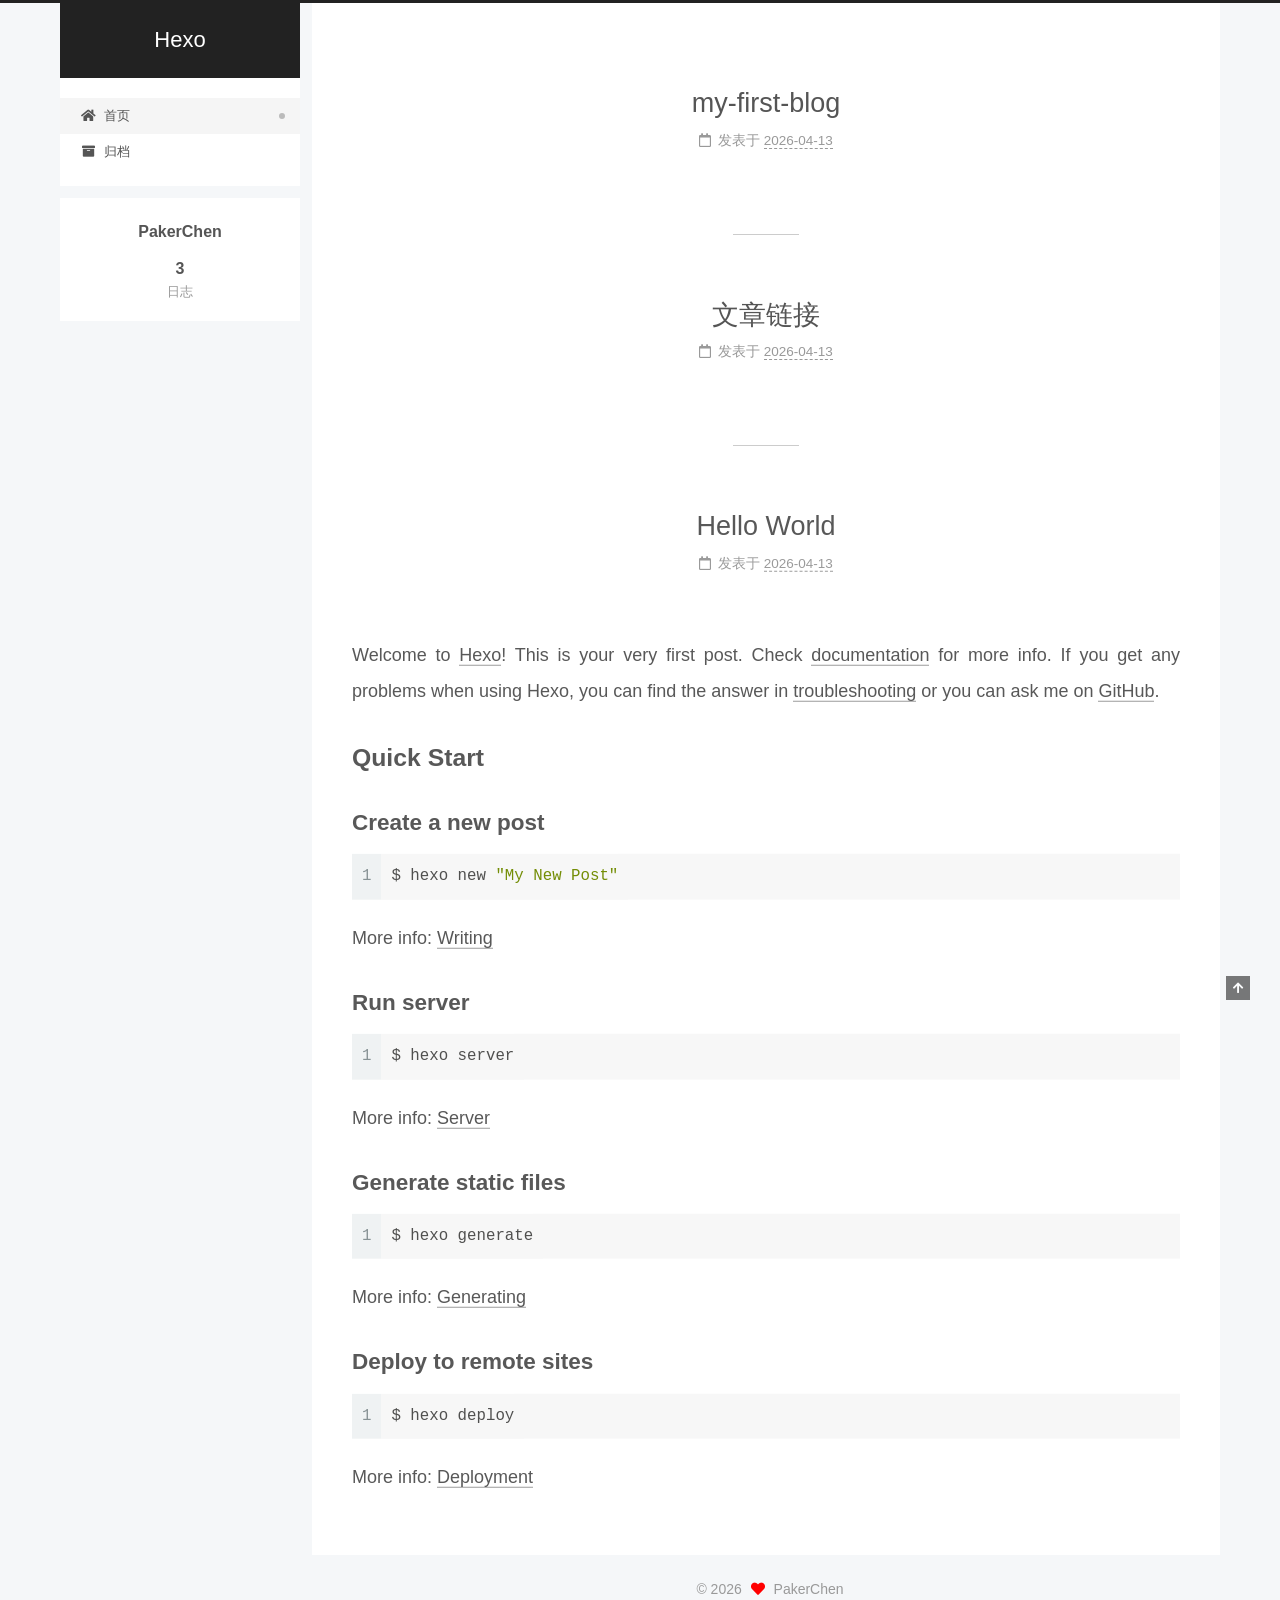
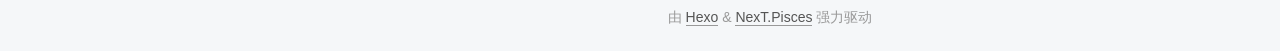
==== index.html @ 132beb6f "Site updated: 2026-04-13 21:05:12" ====
<!DOCTYPE html>
<html lang="zh-CN">
<head>
  <meta charset="UTF-8">
<meta name="viewport" content="width=device-width, initial-scale=1, maximum-scale=2">
<meta name="theme-color" content="#222">
<meta name="generator" content="Hexo 8.1.1">
  <link rel="apple-touch-icon" sizes="180x180" href="/images/apple-touch-icon-next.png">
  <link rel="icon" type="image/png" sizes="32x32" href="/images/favicon-32x32-next.png">
  <link rel="icon" type="image/png" sizes="16x16" href="/images/favicon-16x16-next.png">
  <link rel="mask-icon" href="/images/logo.svg" color="#222">

<link rel="stylesheet" href="/css/main.css">


<link rel="stylesheet" href="/lib/font-awesome/css/all.min.css">

<script id="hexo-configurations">
    var NexT = window.NexT || {};
    var CONFIG = {"hostname":"example.com","root":"/","scheme":"Pisces","version":"7.8.0","exturl":false,"sidebar":{"position":"left","display":"post","padding":18,"offset":12,"onmobile":false},"copycode":{"enable":false,"show_result":false,"style":null},"back2top":{"enable":true,"sidebar":false,"scrollpercent":false},"bookmark":{"enable":false,"color":"#222","save":"auto"},"fancybox":false,"mediumzoom":false,"lazyload":false,"pangu":false,"comments":{"style":"tabs","active":null,"storage":true,"lazyload":false,"nav":null},"algolia":{"hits":{"per_page":10},"labels":{"input_placeholder":"Search for Posts","hits_empty":"We didn't find any results for the search: ${query}","hits_stats":"${hits} results found in ${time} ms"}},"localsearch":{"enable":false,"trigger":"auto","top_n_per_article":1,"unescape":false,"preload":false},"motion":{"enable":true,"async":false,"transition":{"post_block":"fadeIn","post_header":"slideDownIn","post_body":"slideDownIn","coll_header":"slideLeftIn","sidebar":"slideUpIn"}}};
  </script>

  <meta property="og:type" content="website">
<meta property="og:title" content="Hexo">
<meta property="og:url" content="http://example.com/index.html">
<meta property="og:site_name" content="Hexo">
<meta property="og:locale" content="zh_CN">
<meta property="article:author" content="PakerChen">
<meta name="twitter:card" content="summary">

<link rel="canonical" href="http://example.com/">


<script id="page-configurations">
  // https://hexo.io/docs/variables.html
  CONFIG.page = {
    sidebar: "",
    isHome : true,
    isPost : false,
    lang   : 'zh-CN'
  };
</script>

  <title>Hexo</title>
  






  <noscript>
  <style>
  .use-motion .brand,
  .use-motion .menu-item,
  .sidebar-inner,
  .use-motion .post-block,
  .use-motion .pagination,
  .use-motion .comments,
  .use-motion .post-header,
  .use-motion .post-body,
  .use-motion .collection-header { opacity: initial; }

  .use-motion .site-title,
  .use-motion .site-subtitle {
    opacity: initial;
    top: initial;
  }

  .use-motion .logo-line-before i { left: initial; }
  .use-motion .logo-line-after i { right: initial; }
  </style>
</noscript>

</head>

<body itemscope itemtype="http://schema.org/WebPage">
  <div class="container use-motion">
    <div class="headband"></div>

    <header class="header" itemscope itemtype="http://schema.org/WPHeader">
      <div class="header-inner"><div class="site-brand-container">
  <div class="site-nav-toggle">
    <div class="toggle" aria-label="切换导航栏">
      <span class="toggle-line toggle-line-first"></span>
      <span class="toggle-line toggle-line-middle"></span>
      <span class="toggle-line toggle-line-last"></span>
    </div>
  </div>

  <div class="site-meta">

    <a href="/" class="brand" rel="start">
      <span class="logo-line-before"><i></i></span>
      <h1 class="site-title">Hexo</h1>
      <span class="logo-line-after"><i></i></span>
    </a>
  </div>

  <div class="site-nav-right">
    <div class="toggle popup-trigger">
    </div>
  </div>
</div>




<nav class="site-nav">
  <ul id="menu" class="main-menu menu">
        <li class="menu-item menu-item-home">

    <a href="/" rel="section"><i class="fa fa-home fa-fw"></i>首页</a>

  </li>
        <li class="menu-item menu-item-archives">

    <a href="/archives/" rel="section"><i class="fa fa-archive fa-fw"></i>归档</a>

  </li>
  </ul>
</nav>




</div>
    </header>

    
  <div class="back-to-top">
    <i class="fa fa-arrow-up"></i>
    <span>0%</span>
  </div>


    <main class="main">
      <div class="main-inner">
        <div class="content-wrap">
          

          <div class="content index posts-expand">
            
      
  
  
  <article itemscope itemtype="http://schema.org/Article" class="post-block" lang="zh-CN">
    <link itemprop="mainEntityOfPage" href="http://example.com/2026/04/13/my-first-blog/">

    <span hidden itemprop="author" itemscope itemtype="http://schema.org/Person">
      <meta itemprop="image" content="/images/avatar.gif">
      <meta itemprop="name" content="PakerChen">
      <meta itemprop="description" content="">
    </span>

    <span hidden itemprop="publisher" itemscope itemtype="http://schema.org/Organization">
      <meta itemprop="name" content="Hexo">
    </span>
      <header class="post-header">
        <h2 class="post-title" itemprop="name headline">
          
            <a href="/2026/04/13/my-first-blog/" class="post-title-link" itemprop="url">my-first-blog</a>
        </h2>

        <div class="post-meta">
            <span class="post-meta-item">
              <span class="post-meta-item-icon">
                <i class="far fa-calendar"></i>
              </span>
              <span class="post-meta-item-text">发表于</span>

              <time title="创建时间：2026-04-13 20:50:56" itemprop="dateCreated datePublished" datetime="2026-04-13T20:50:56+08:00">2026-04-13</time>
            </span>

          

        </div>
      </header>

    
    
    
    <div class="post-body" itemprop="articleBody">

      
          
      
    </div>

    
    
    
      <footer class="post-footer">
        <div class="post-eof"></div>
      </footer>
  </article>
  
  
  

      
  
  
  <article itemscope itemtype="http://schema.org/Article" class="post-block" lang="zh-CN">
    <link itemprop="mainEntityOfPage" href="http://example.com/2026/04/13/%E6%96%87%E7%AB%A0%E9%93%BE%E6%8E%A5/">

    <span hidden itemprop="author" itemscope itemtype="http://schema.org/Person">
      <meta itemprop="image" content="/images/avatar.gif">
      <meta itemprop="name" content="PakerChen">
      <meta itemprop="description" content="">
    </span>

    <span hidden itemprop="publisher" itemscope itemtype="http://schema.org/Organization">
      <meta itemprop="name" content="Hexo">
    </span>
      <header class="post-header">
        <h2 class="post-title" itemprop="name headline">
          
            <a href="/2026/04/13/%E6%96%87%E7%AB%A0%E9%93%BE%E6%8E%A5/" class="post-title-link" itemprop="url">文章链接</a>
        </h2>

        <div class="post-meta">
            <span class="post-meta-item">
              <span class="post-meta-item-icon">
                <i class="far fa-calendar"></i>
              </span>
              <span class="post-meta-item-text">发表于</span>

              <time title="创建时间：2026-04-13 20:50:38" itemprop="dateCreated datePublished" datetime="2026-04-13T20:50:38+08:00">2026-04-13</time>
            </span>

          

        </div>
      </header>

    
    
    
    <div class="post-body" itemprop="articleBody">

      
          
      
    </div>

    
    
    
      <footer class="post-footer">
        <div class="post-eof"></div>
      </footer>
  </article>
  
  
  

      
  
  
  <article itemscope itemtype="http://schema.org/Article" class="post-block" lang="zh-CN">
    <link itemprop="mainEntityOfPage" href="http://example.com/2026/04/13/hello-world/">

    <span hidden itemprop="author" itemscope itemtype="http://schema.org/Person">
      <meta itemprop="image" content="/images/avatar.gif">
      <meta itemprop="name" content="PakerChen">
      <meta itemprop="description" content="">
    </span>

    <span hidden itemprop="publisher" itemscope itemtype="http://schema.org/Organization">
      <meta itemprop="name" content="Hexo">
    </span>
      <header class="post-header">
        <h2 class="post-title" itemprop="name headline">
          
            <a href="/2026/04/13/hello-world/" class="post-title-link" itemprop="url">Hello World</a>
        </h2>

        <div class="post-meta">
            <span class="post-meta-item">
              <span class="post-meta-item-icon">
                <i class="far fa-calendar"></i>
              </span>
              <span class="post-meta-item-text">发表于</span>

              <time title="创建时间：2026-04-13 20:26:50" itemprop="dateCreated datePublished" datetime="2026-04-13T20:26:50+08:00">2026-04-13</time>
            </span>

          

        </div>
      </header>

    
    
    
    <div class="post-body" itemprop="articleBody">

      
          <p>Welcome to <a target="_blank" rel="noopener" href="https://hexo.io/">Hexo</a>! This is your very first post. Check <a target="_blank" rel="noopener" href="https://hexo.io/docs/">documentation</a> for more info. If you get any problems when using Hexo, you can find the answer in <a target="_blank" rel="noopener" href="https://hexo.io/docs/troubleshooting.html">troubleshooting</a> or you can ask me on <a target="_blank" rel="noopener" href="https://github.com/hexojs/hexo/issues">GitHub</a>.</p>
<h2 id="Quick-Start"><a href="#Quick-Start" class="headerlink" title="Quick Start"></a>Quick Start</h2><h3 id="Create-a-new-post"><a href="#Create-a-new-post" class="headerlink" title="Create a new post"></a>Create a new post</h3><figure class="highlight bash"><table><tr><td class="gutter"><pre><span class="line">1</span><br></pre></td><td class="code"><pre><span class="line">$ hexo new <span class="string">&quot;My New Post&quot;</span></span><br></pre></td></tr></table></figure>

<p>More info: <a target="_blank" rel="noopener" href="https://hexo.io/docs/writing.html">Writing</a></p>
<h3 id="Run-server"><a href="#Run-server" class="headerlink" title="Run server"></a>Run server</h3><figure class="highlight bash"><table><tr><td class="gutter"><pre><span class="line">1</span><br></pre></td><td class="code"><pre><span class="line">$ hexo server</span><br></pre></td></tr></table></figure>

<p>More info: <a target="_blank" rel="noopener" href="https://hexo.io/docs/server.html">Server</a></p>
<h3 id="Generate-static-files"><a href="#Generate-static-files" class="headerlink" title="Generate static files"></a>Generate static files</h3><figure class="highlight bash"><table><tr><td class="gutter"><pre><span class="line">1</span><br></pre></td><td class="code"><pre><span class="line">$ hexo generate</span><br></pre></td></tr></table></figure>

<p>More info: <a target="_blank" rel="noopener" href="https://hexo.io/docs/generating.html">Generating</a></p>
<h3 id="Deploy-to-remote-sites"><a href="#Deploy-to-remote-sites" class="headerlink" title="Deploy to remote sites"></a>Deploy to remote sites</h3><figure class="highlight bash"><table><tr><td class="gutter"><pre><span class="line">1</span><br></pre></td><td class="code"><pre><span class="line">$ hexo deploy</span><br></pre></td></tr></table></figure>

<p>More info: <a target="_blank" rel="noopener" href="https://hexo.io/docs/one-command-deployment.html">Deployment</a></p>

      
    </div>

    
    
    
      <footer class="post-footer">
        <div class="post-eof"></div>
      </footer>
  </article>
  
  
  


  



          </div>
          

<script>
  window.addEventListener('tabs:register', () => {
    let { activeClass } = CONFIG.comments;
    if (CONFIG.comments.storage) {
      activeClass = localStorage.getItem('comments_active') || activeClass;
    }
    if (activeClass) {
      let activeTab = document.querySelector(`a[href="#comment-${activeClass}"]`);
      if (activeTab) {
        activeTab.click();
      }
    }
  });
  if (CONFIG.comments.storage) {
    window.addEventListener('tabs:click', event => {
      if (!event.target.matches('.tabs-comment .tab-content .tab-pane')) return;
      let commentClass = event.target.classList[1];
      localStorage.setItem('comments_active', commentClass);
    });
  }
</script>

        </div>
          
  
  <div class="toggle sidebar-toggle">
    <span class="toggle-line toggle-line-first"></span>
    <span class="toggle-line toggle-line-middle"></span>
    <span class="toggle-line toggle-line-last"></span>
  </div>

  <aside class="sidebar">
    <div class="sidebar-inner">

      <ul class="sidebar-nav motion-element">
        <li class="sidebar-nav-toc">
          文章目录
        </li>
        <li class="sidebar-nav-overview">
          站点概览
        </li>
      </ul>

      <!--noindex-->
      <div class="post-toc-wrap sidebar-panel">
      </div>
      <!--/noindex-->

      <div class="site-overview-wrap sidebar-panel">
        <div class="site-author motion-element" itemprop="author" itemscope itemtype="http://schema.org/Person">
  <p class="site-author-name" itemprop="name">PakerChen</p>
  <div class="site-description" itemprop="description"></div>
</div>
<div class="site-state-wrap motion-element">
  <nav class="site-state">
      <div class="site-state-item site-state-posts">
          <a href="/archives/">
        
          <span class="site-state-item-count">3</span>
          <span class="site-state-item-name">日志</span>
        </a>
      </div>
  </nav>
</div>



      </div>

    </div>
  </aside>
  <div id="sidebar-dimmer"></div>


      </div>
    </main>

    <footer class="footer">
      <div class="footer-inner">
        

        

<div class="copyright">
  
  &copy; 
  <span itemprop="copyrightYear">2026</span>
  <span class="with-love">
    <i class="fa fa-heart"></i>
  </span>
  <span class="author" itemprop="copyrightHolder">PakerChen</span>
</div>
  <div class="powered-by">由 <a href="https://hexo.io/" class="theme-link" rel="noopener" target="_blank">Hexo</a> & <a href="https://pisces.theme-next.org/" class="theme-link" rel="noopener" target="_blank">NexT.Pisces</a> 强力驱动
  </div>

        








      </div>
    </footer>
  </div>

  
  <script src="/lib/anime.min.js"></script>
  <script src="/lib/velocity/velocity.min.js"></script>
  <script src="/lib/velocity/velocity.ui.min.js"></script>

<script src="/js/utils.js"></script>

<script src="/js/motion.js"></script>


<script src="/js/schemes/pisces.js"></script>


<script src="/js/next-boot.js"></script>




  















  

  

</body>
</html>
---- css/main.css ----
:root {
  --body-bg-color: #f5f7f9;
  --content-bg-color: #fff;
  --card-bg-color: #f5f5f5;
  --text-color: #555;
  --blockquote-color: #666;
  --link-color: #555;
  --link-hover-color: #222;
  --brand-color: #fff;
  --brand-hover-color: #fff;
  --table-row-odd-bg-color: #f9f9f9;
  --table-row-hover-bg-color: #f5f5f5;
  --menu-item-bg-color: #f5f5f5;
  --btn-default-bg: #fff;
  --btn-default-color: #555;
  --btn-default-border-color: #555;
  --btn-default-hover-bg: #222;
  --btn-default-hover-color: #fff;
  --btn-default-hover-border-color: #222;
}
html {
  line-height: 1.15; /* 1 */
  -webkit-text-size-adjust: 100%; /* 2 */
}
body {
  margin: 0;
}
main {
  display: block;
}
h1 {
  font-size: 2em;
  margin: 0.67em 0;
}
hr {
  box-sizing: content-box; /* 1 */
  height: 0; /* 1 */
  overflow: visible; /* 2 */
}
pre {
  font-family: monospace, monospace; /* 1 */
  font-size: 1em; /* 2 */
}
a {
  background: transparent;
}
abbr[title] {
  border-bottom: none; /* 1 */
  text-decoration: underline; /* 2 */
  text-decoration: underline dotted; /* 2 */
}
b,
strong {
  font-weight: bolder;
}
code,
kbd,
samp {
  font-family: monospace, monospace; /* 1 */
  font-size: 1em; /* 2 */
}
small {
  font-size: 80%;
}
sub,
sup {
  font-size: 75%;
  line-height: 0;
  position: relative;
  vertical-align: baseline;
}
sub {
  bottom: -0.25em;
}
sup {
  top: -0.5em;
}
img {
  border-style: none;
}
button,
input,
optgroup,
select,
textarea {
  font-family: inherit; /* 1 */
  font-size: 100%; /* 1 */
  line-height: 1.15; /* 1 */
  margin: 0; /* 2 */
}
button,
input {
/* 1 */
  overflow: visible;
}
button,
select {
/* 1 */
  text-transform: none;
}
button,
[type='button'],
[type='reset'],
[type='submit'] {
  -webkit-appearance: button;
}
button::-moz-focus-inner,
[type='button']::-moz-focus-inner,
[type='reset']::-moz-focus-inner,
[type='submit']::-moz-focus-inner {
  border-style: none;
  padding: 0;
}
button:-moz-focusring,
[type='button']:-moz-focusring,
[type='reset']:-moz-focusring,
[type='submit']:-moz-focusring {
  outline: 1px dotted ButtonText;
}
fieldset {
  padding: 0.35em 0.75em 0.625em;
}
legend {
  box-sizing: border-box; /* 1 */
  color: inherit; /* 2 */
  display: table; /* 1 */
  max-width: 100%; /* 1 */
  padding: 0; /* 3 */
  white-space: normal; /* 1 */
}
progress {
  vertical-align: baseline;
}
textarea {
  overflow: auto;
}
[type='checkbox'],
[type='radio'] {
  box-sizing: border-box; /* 1 */
  padding: 0; /* 2 */
}
[type='number']::-webkit-inner-spin-button,
[type='number']::-webkit-outer-spin-button {
  height: auto;
}
[type='search'] {
  outline-offset: -2px; /* 2 */
  -webkit-appearance: textfield; /* 1 */
}
[type='search']::-webkit-search-decoration {
  -webkit-appearance: none;
}
::-webkit-file-upload-button {
  font: inherit; /* 2 */
  -webkit-appearance: button; /* 1 */
}
details {
  display: block;
}
summary {
  display: list-item;
}
template {
  display: none;
}
[hidden] {
  display: none;
}
::selection {
  background: #262a30;
  color: #eee;
}
html,
body {
  height: 100%;
}
body {
  background: var(--body-bg-color);
  color: var(--text-color);
  font-family: 'Lato', "PingFang SC", "Microsoft YaHei", sans-serif;
  font-size: 1em;
  line-height: 2;
}
@media (max-width: 991px) {
  body {
    padding-left: 0 !important;
    padding-right: 0 !important;
  }
}
h1,
h2,
h3,
h4,
h5,
h6 {
  font-family: 'Lato', "PingFang SC", "Microsoft YaHei", sans-serif;
  font-weight: bold;
  line-height: 1.5;
  margin: 20px 0 15px;
}
h1 {
  font-size: 1.5em;
}
h2 {
  font-size: 1.375em;
}
h3 {
  font-size: 1.25em;
}
h4 {
  font-size: 1.125em;
}
h5 {
  font-size: 1em;
}
h6 {
  font-size: 0.875em;
}
p {
  margin: 0 0 20px 0;
}
a,
span.exturl {
  border-bottom: 1px solid #999;
  color: var(--link-color);
  outline: 0;
  text-decoration: none;
  overflow-wrap: break-word;
  word-wrap: break-word;
  cursor: pointer;
}
a:hover,
span.exturl:hover {
  border-bottom-color: var(--link-hover-color);
  color: var(--link-hover-color);
}
iframe,
img,
video {
  display: block;
  margin-left: auto;
  margin-right: auto;
  max-width: 100%;
}
hr {
  background-image: repeating-linear-gradient(-45deg, #ddd, #ddd 4px, transparent 4px, transparent 8px);
  border: 0;
  height: 3px;
  margin: 40px 0;
}
blockquote {
  border-left: 4px solid #ddd;
  color: var(--blockquote-color);
  margin: 0;
  padding: 0 15px;
}
blockquote cite::before {
  content: '-';
  padding: 0 5px;
}
dt {
  font-weight: bold;
}
dd {
  margin: 0;
  padding: 0;
}
kbd {
  background-color: #f5f5f5;
  background-image: linear-gradient(#eee, #fff, #eee);
  border: 1px solid #ccc;
  border-radius: 0.2em;
  box-shadow: 0.1em 0.1em 0.2em rgba(0,0,0,0.1);
  color: #555;
  font-family: inherit;
  padding: 0.1em 0.3em;
  white-space: nowrap;
}
.table-container {
  overflow: auto;
}
table {
  border-collapse: collapse;
  border-spacing: 0;
  font-size: 0.875em;
  margin: 0 0 20px 0;
  width: 100%;
}
tbody tr:nth-of-type(odd) {
  background: var(--table-row-odd-bg-color);
}
tbody tr:hover {
  background: var(--table-row-hover-bg-color);
}
caption,
th,
td {
  font-weight: normal;
  padding: 8px;
  vertical-align: middle;
}
th,
td {
  border: 1px solid #ddd;
  border-bottom: 3px solid #ddd;
}
th {
  font-weight: 700;
  padding-bottom: 10px;
}
td {
  border-bottom-width: 1px;
}
.btn {
  background: var(--btn-default-bg);
  border: 2px solid var(--btn-default-border-color);
  border-radius: 2px;
  color: var(--btn-default-color);
  display: inline-block;
  font-size: 0.875em;
  line-height: 2;
  padding: 0 20px;
  text-decoration: none;
  transition-property: background-color;
  transition-delay: 0s;
  transition-duration: 0.2s;
  transition-timing-function: ease-in-out;
}
.btn:hover {
  background: var(--btn-default-hover-bg);
  border-color: var(--btn-default-hover-border-color);
  color: var(--btn-default-hover-color);
}
.btn + .btn {
  margin: 0 0 8px 8px;
}
.btn .fa-fw {
  text-align: left;
  width: 1.285714285714286em;
}
.toggle {
  line-height: 0;
}
.toggle .toggle-line {
  background: #fff;
  display: inline-block;
  height: 2px;
  left: 0;
  position: relative;
  top: 0;
  transition: all 0.4s;
  vertical-align: top;
  width: 100%;
}
.toggle .toggle-line:not(:first-child) {
  margin-top: 3px;
}
.toggle.toggle-arrow .toggle-line-first {
  left: 50%;
  top: 2px;
  transform: rotate(45deg);
  width: 50%;
}
.toggle.toggle-arrow .toggle-line-middle {
  left: 2px;
  width: 90%;
}
.toggle.toggle-arrow .toggle-line-last {
  left: 50%;
  top: -2px;
  transform: rotate(-45deg);
  width: 50%;
}
.toggle.toggle-close .toggle-line-first {
  transform: rotate(-45deg);
  top: 5px;
}
.toggle.toggle-close .toggle-line-middle {
  opacity: 0;
}
.toggle.toggle-close .toggle-line-last {
  transform: rotate(45deg);
  top: -5px;
}
.highlight,
pre {
  background: #f7f7f7;
  color: #4d4d4c;
  line-height: 1.6;
  margin: 0 auto 20px;
}
pre,
code {
  font-family: consolas, Menlo, monospace, "PingFang SC", "Microsoft YaHei";
}
code {
  background: #eee;
  border-radius: 3px;
  color: #555;
  padding: 2px 4px;
  overflow-wrap: break-word;
  word-wrap: break-word;
}
.highlight *::selection {
  background: #d6d6d6;
}
.highlight pre {
  border: 0;
  margin: 0;
  padding: 10px 0;
}
.highlight table {
  border: 0;
  margin: 0;
  width: auto;
}
.highlight td {
  border: 0;
  padding: 0;
}
.highlight figcaption {
  background: #eff2f3;
  color: #4d4d4c;
  display: flex;
  font-size: 0.875em;
  justify-content: space-between;
  line-height: 1.2;
  padding: 0.5em;
}
.highlight figcaption a {
  color: #4d4d4c;
}
.highlight figcaption a:hover {
  border-bottom-color: #4d4d4c;
}
.highlight .gutter {
  -moz-user-select: none;
  -ms-user-select: none;
  -webkit-user-select: none;
  user-select: none;
}
.highlight .gutter pre {
  background: #eff2f3;
  color: #869194;
  padding-left: 10px;
  padding-right: 10px;
  text-align: right;
}
.highlight .code pre {
  background: #f7f7f7;
  padding-left: 10px;
  width: 100%;
}
.gist table {
  width: auto;
}
.gist table td {
  border: 0;
}
pre {
  overflow: auto;
  padding: 10px;
}
pre code {
  background: none;
  color: #4d4d4c;
  font-size: 0.875em;
  padding: 0;
  text-shadow: none;
}
pre .deletion {
  background: #fdd;
}
pre .addition {
  background: #dfd;
}
pre .meta {
  color: #eab700;
  -moz-user-select: none;
  -ms-user-select: none;
  -webkit-user-select: none;
  user-select: none;
}
pre .comment {
  color: #8e908c;
}
pre .variable,
pre .attribute,
pre .tag,
pre .name,
pre .regexp,
pre .ruby .constant,
pre .xml .tag .title,
pre .xml .pi,
pre .xml .doctype,
pre .html .doctype,
pre .css .id,
pre .css .class,
pre .css .pseudo {
  color: #c82829;
}
pre .number,
pre .preprocessor,
pre .built_in,
pre .builtin-name,
pre .literal,
pre .params,
pre .constant,
pre .command {
  color: #f5871f;
}
pre .ruby .class .title,
pre .css .rules .attribute,
pre .string,
pre .symbol,
pre .value,
pre .inheritance,
pre .header,
pre .ruby .symbol,
pre .xml .cdata,
pre .special,
pre .formula {
  color: #718c00;
}
pre .title,
pre .css .hexcolor {
  color: #3e999f;
}
pre .function,
pre .python .decorator,
pre .python .title,
pre .ruby .function .title,
pre .ruby .title .keyword,
pre .perl .sub,
pre .javascript .title,
pre .coffeescript .title {
  color: #4271ae;
}
pre .keyword,
pre .javascript .function {
  color: #8959a8;
}
.blockquote-center {
  border-left: none;
  margin: 40px 0;
  padding: 0;
  position: relative;
  text-align: center;
}
.blockquote-center .fa {
  display: block;
  opacity: 0.6;
  position: absolute;
  width: 100%;
}
.blockquote-center .fa-quote-left {
  border-top: 1px solid #ccc;
  text-align: left;
  top: -20px;
}
.blockquote-center .fa-quote-right {
  border-bottom: 1px solid #ccc;
  text-align: right;
  bottom: -20px;
}
.blockquote-center p,
.blockquote-center div {
  text-align: center;
}
.post-body .group-picture img {
  margin: 0 auto;
  padding: 0 3px;
}
.group-picture-row {
  margin-bottom: 6px;
  overflow: hidden;
}
.group-picture-column {
  float: left;
  margin-bottom: 10px;
}
.post-body .label {
  color: #555;
  display: inline;
  padding: 0 2px;
}
.post-body .label.default {
  background: #f0f0f0;
}
.post-body .label.primary {
  background: #efe6f7;
}
.post-body .label.info {
  background: #e5f2f8;
}
.post-body .label.success {
  background: #e7f4e9;
}
.post-body .label.warning {
  background: #fcf6e1;
}
.post-body .label.danger {
  background: #fae8eb;
}
.post-body .tabs {
  margin-bottom: 20px;
}
.post-body .tabs,
.tabs-comment {
  display: block;
  padding-top: 10px;
  position: relative;
}
.post-body .tabs ul.nav-tabs,
.tabs-comment ul.nav-tabs {
  display: flex;
  flex-wrap: wrap;
  margin: 0;
  margin-bottom: -1px;
  padding: 0;
}
@media (max-width: 413px) {
  .post-body .tabs ul.nav-tabs,
  .tabs-comment ul.nav-tabs {
    display: block;
    margin-bottom: 5px;
  }
}
.post-body .tabs ul.nav-tabs li.tab,
.tabs-comment ul.nav-tabs li.tab {
  border-bottom: 1px solid #ddd;
  border-left: 1px solid transparent;
  border-right: 1px solid transparent;
  border-top: 3px solid transparent;
  flex-grow: 1;
  list-style-type: none;
  border-radius: 0 0 0 0;
}
@media (max-width: 413px) {
  .post-body .tabs ul.nav-tabs li.tab,
  .tabs-comment ul.nav-tabs li.tab {
    border-bottom: 1px solid transparent;
    border-left: 3px solid transparent;
    border-right: 1px solid transparent;
    border-top: 1px solid transparent;
  }
}
@media (max-width: 413px) {
  .post-body .tabs ul.nav-tabs li.tab,
  .tabs-comment ul.nav-tabs li.tab {
    border-radius: 0;
  }
}
.post-body .tabs ul.nav-tabs li.tab a,
.tabs-comment ul.nav-tabs li.tab a {
  border-bottom: initial;
  display: block;
  line-height: 1.8;
  outline: 0;
  padding: 0.25em 0.75em;
  text-align: center;
  transition-delay: 0s;
  transition-duration: 0.2s;
  transition-timing-function: ease-out;
}
.post-body .tabs ul.nav-tabs li.tab a i,
.tabs-comment ul.nav-tabs li.tab a i {
  width: 1.285714285714286em;
}
.post-body .tabs ul.nav-tabs li.tab.active,
.tabs-comment ul.nav-tabs li.tab.active {
  border-bottom: 1px solid transparent;
  border-left: 1px solid #ddd;
  border-right: 1px solid #ddd;
  border-top: 3px solid #fc6423;
}
@media (max-width: 413px) {
  .post-body .tabs ul.nav-tabs li.tab.active,
  .tabs-comment ul.nav-tabs li.tab.active {
    border-bottom: 1px solid #ddd;
    border-left: 3px solid #fc6423;
    border-right: 1px solid #ddd;
    border-top: 1px solid #ddd;
  }
}
.post-body .tabs ul.nav-tabs li.tab.active a,
.tabs-comment ul.nav-tabs li.tab.active a {
  color: var(--link-color);
  cursor: default;
}
.post-body .tabs .tab-content .tab-pane,
.tabs-comment .tab-content .tab-pane {
  border: 1px solid #ddd;
  border-top: 0;
  padding: 20px 20px 0 20px;
  border-radius: 0;
}
.post-body .tabs .tab-content .tab-pane:not(.active),
.tabs-comment .tab-content .tab-pane:not(.active) {
  display: none;
}
.post-body .tabs .tab-content .tab-pane.active,
.tabs-comment .tab-content .tab-pane.active {
  display: block;
}
.post-body .tabs .tab-content .tab-pane.active:nth-of-type(1),
.tabs-comment .tab-content .tab-pane.active:nth-of-type(1) {
  border-radius: 0 0 0 0;
}
@media (max-width: 413px) {
  .post-body .tabs .tab-content .tab-pane.active:nth-of-type(1),
  .tabs-comment .tab-content .tab-pane.active:nth-of-type(1) {
    border-radius: 0;
  }
}
.post-body .note {
  border-radius: 3px;
  margin-bottom: 20px;
  padding: 1em;
  position: relative;
  border: 1px solid #eee;
  border-left-width: 5px;
}
.post-body .note h2,
.post-body .note h3,
.post-body .note h4,
.post-body .note h5,
.post-body .note h6 {
  margin-top: 0;
  border-bottom: initial;
  margin-bottom: 0;
  padding-top: 0;
}
.post-body .note p:first-child,
.post-body .note ul:first-child,
.post-body .note ol:first-child,
.post-body .note table:first-child,
.post-body .note pre:first-child,
.post-body .note blockquote:first-child,
.post-body .note img:first-child {
  margin-top: 0;
}
.post-body .note p:last-child,
.post-body .note ul:last-child,
.post-body .note ol:last-child,
.post-body .note table:last-child,
.post-body .note pre:last-child,
.post-body .note blockquote:last-child,
.post-body .note img:last-child {
  margin-bottom: 0;
}
.post-body .note.default {
  border-left-color: #777;
}
.post-body .note.default h2,
.post-body .note.default h3,
.post-body .note.default h4,
.post-body .note.default h5,
.post-body .note.default h6 {
  color: #777;
}
.post-body .note.primary {
  border-left-color: #6f42c1;
}
.post-body .note.primary h2,
.post-body .note.primary h3,
.post-body .note.primary h4,
.post-body .note.primary h5,
.post-body .note.primary h6 {
  color: #6f42c1;
}
.post-body .note.info {
  border-left-color: #428bca;
}
.post-body .note.info h2,
.post-body .note.info h3,
.post-body .note.info h4,
.post-body .note.info h5,
.post-body .note.info h6 {
  color: #428bca;
}
.post-body .note.success {
  border-left-color: #5cb85c;
}
.post-body .note.success h2,
.post-body .note.success h3,
.post-body .note.success h4,
.post-body .note.success h5,
.post-body .note.success h6 {
  color: #5cb85c;
}
.post-body .note.warning {
  border-left-color: #f0ad4e;
}
.post-body .note.warning h2,
.post-body .note.warning h3,
.post-body .note.warning h4,
.post-body .note.warning h5,
.post-body .note.warning h6 {
  color: #f0ad4e;
}
.post-body .note.danger {
  border-left-color: #d9534f;
}
.post-body .note.danger h2,
.post-body .note.danger h3,
.post-body .note.danger h4,
.post-body .note.danger h5,
.post-body .note.danger h6 {
  color: #d9534f;
}
.pagination .prev,
.pagination .next,
.pagination .page-number,
.pagination .space {
  display: inline-block;
  margin: 0 10px;
  padding: 0 11px;
  position: relative;
  top: -1px;
}
@media (max-width: 767px) {
  .pagination .prev,
  .pagination .next,
  .pagination .page-number,
  .pagination .space {
    margin: 0 5px;
  }
}
.pagination {
  border-top: 1px solid #eee;
  margin: 120px 0 0;
  text-align: center;
}
.pagination .prev,
.pagination .next,
.pagination .page-number {
  border-bottom: 0;
  border-top: 1px solid #eee;
  transition-property: border-color;
  transition-delay: 0s;
  transition-duration: 0.2s;
  transition-timing-function: ease-in-out;
}
.pagination .prev:hover,
.pagination .next:hover,
.pagination .page-number:hover {
  border-top-color: #222;
}
.pagination .space {
  margin: 0;
  padding: 0;
}
.pagination .prev {
  margin-left: 0;
}
.pagination .next {
  margin-right: 0;
}
.pagination .page-number.current {
  background: #ccc;
  border-top-color: #ccc;
  color: #fff;
}
@media (max-width: 767px) {
  .pagination {
    border-top: none;
  }
  .pagination .prev,
  .pagination .next,
  .pagination .page-number {
    border-bottom: 1px solid #eee;
    border-top: 0;
    margin-bottom: 10px;
    padding: 0 10px;
  }
  .pagination .prev:hover,
  .pagination .next:hover,
  .pagination .page-number:hover {
    border-bottom-color: #222;
  }
}
.comments {
  margin-top: 60px;
  overflow: hidden;
}
.comment-button-group {
  display: flex;
  flex-wrap: wrap-reverse;
  justify-content: center;
  margin: 1em 0;
}
.comment-button-group .comment-button {
  margin: 0.1em 0.2em;
}
.comment-button-group .comment-button.active {
  background: var(--btn-default-hover-bg);
  border-color: var(--btn-default-hover-border-color);
  color: var(--btn-default-hover-color);
}
.comment-position {
  display: none;
}
.comment-position.active {
  display: block;
}
.tabs-comment {
  background: var(--content-bg-color);
  margin-top: 4em;
  padding-top: 0;
}
.tabs-comment .comments {
  border: 0;
  box-shadow: none;
  margin-top: 0;
  padding-top: 0;
}
.container {
  min-height: 100%;
  position: relative;
}
.main-inner {
  margin: 0 auto;
  width: calc(100% - 20px);
}
@media (min-width: 1200px) {
  .main-inner {
    width: 1160px;
  }
}
@media (min-width: 1600px) {
  .main-inner {
    width: 73%;
  }
}
@media (max-width: 767px) {
  .content-wrap {
    padding: 0 20px;
  }
}
.header {
  background: transparent;
}
.header-inner {
  margin: 0 auto;
  width: calc(100% - 20px);
}
@media (min-width: 1200px) {
  .header-inner {
    width: 1160px;
  }
}
@media (min-width: 1600px) {
  .header-inner {
    width: 73%;
  }
}
.site-brand-container {
  display: flex;
  flex-shrink: 0;
  padding: 0 10px;
}
.headband {
  background: #222;
  height: 3px;
}
.site-meta {
  flex-grow: 1;
  text-align: center;
}
@media (max-width: 767px) {
  .site-meta {
    text-align: center;
  }
}
.brand {
  border-bottom: none;
  color: var(--brand-color);
  display: inline-block;
  line-height: 1.375em;
  padding: 0 40px;
  position: relative;
}
.brand:hover {
  color: var(--brand-hover-color);
}
.site-title {
  font-family: 'Lato', "PingFang SC", "Microsoft YaHei", sans-serif;
  font-size: 1.375em;
  font-weight: normal;
  margin: 0;
}
.site-subtitle {
  color: #ddd;
  font-size: 0.8125em;
  margin: 10px 0;
}
.use-motion .brand {
  opacity: 0;
}
.use-motion .site-title,
.use-motion .site-subtitle,
.use-motion .custom-logo-image {
  opacity: 0;
  position: relative;
  top: -10px;
}
.site-nav-toggle,
.site-nav-right {
  display: none;
}
@media (max-width: 767px) {
  .site-nav-toggle,
  .site-nav-right {
    display: flex;
    flex-direction: column;
    justify-content: center;
  }
}
.site-nav-toggle .toggle,
.site-nav-right .toggle {
  color: var(--text-color);
  padding: 10px;
  width: 22px;
}
.site-nav-toggle .toggle .toggle-line,
.site-nav-right .toggle .toggle-line {
  background: var(--text-color);
  border-radius: 1px;
}
.site-nav {
  display: block;
}
@media (max-width: 767px) {
  .site-nav {
    clear: both;
    display: none;
  }
}
.site-nav.site-nav-on {
  display: block;
}
.menu {
  margin-top: 20px;
  padding-left: 0;
  text-align: center;
}
.menu-item {
  display: inline-block;
  list-style: none;
  margin: 0 10px;
}
@media (max-width: 767px) {
  .menu-item {
    display: block;
    margin-top: 10px;
  }
  .menu-item.menu-item-search {
    display: none;
  }
}
.menu-item a,
.menu-item span.exturl {
  border-bottom: 0;
  display: block;
  font-size: 0.8125em;
  transition-property: border-color;
  transition-delay: 0s;
  transition-duration: 0.2s;
  transition-timing-function: ease-in-out;
}
@media (hover: none) {
  .menu-item a:hover,
  .menu-item span.exturl:hover {
    border-bottom-color: transparent !important;
  }
}
.menu-item .fa,
.menu-item .fab,
.menu-item .far,
.menu-item .fas {
  margin-right: 8px;
}
.menu-item .badge {
  display: inline-block;
  font-weight: bold;
  line-height: 1;
  margin-left: 0.35em;
  margin-top: 0.35em;
  text-align: center;
  white-space: nowrap;
}
@media (max-width: 767px) {
  .menu-item .badge {
    float: right;
    margin-left: 0;
  }
}
.menu-item-active a,
.menu .menu-item a:hover,
.menu .menu-item span.exturl:hover {
  background: var(--menu-item-bg-color);
}
.use-motion .menu-item {
  opacity: 0;
}
.sidebar {
  background: #222;
  bottom: 0;
  box-shadow: inset 0 2px 6px #000;
  position: fixed;
  top: 0;
}
@media (max-width: 991px) {
  .sidebar {
    display: none;
  }
}
.sidebar-inner {
  color: #999;
  padding: 18px 10px;
  text-align: center;
}
.cc-license {
  margin-top: 10px;
  text-align: center;
}
.cc-license .cc-opacity {
  border-bottom: none;
  opacity: 0.7;
}
.cc-license .cc-opacity:hover {
  opacity: 0.9;
}
.cc-license img {
  display: inline-block;
}
.site-author-image {
  border: 1px solid #eee;
  display: block;
  margin: 0 auto;
  max-width: 120px;
  padding: 2px;
}
.site-author-name {
  color: var(--text-color);
  font-weight: 600;
  margin: 0;
  text-align: center;
}
.site-description {
  color: #999;
  font-size: 0.8125em;
  margin-top: 0;
  text-align: center;
}
.links-of-author {
  margin-top: 15px;
}
.links-of-author a,
.links-of-author span.exturl {
  border-bottom-color: #555;
  display: inline-block;
  font-size: 0.8125em;
  margin-bottom: 10px;
  margin-right: 10px;
  vertical-align: middle;
}
.links-of-author a::before,
.links-of-author span.exturl::before {
  background: #60b4ff;
  border-radius: 50%;
  content: ' ';
  display: inline-block;
  height: 4px;
  margin-right: 3px;
  vertical-align: middle;
  width: 4px;
}
.sidebar-button {
  margin-top: 15px;
}
.sidebar-button a {
  border: 1px solid #fc6423;
  border-radius: 4px;
  color: #fc6423;
  display: inline-block;
  padding: 0 15px;
}
.sidebar-button a .fa,
.sidebar-button a .fab,
.sidebar-button a .far,
.sidebar-button a .fas {
  margin-right: 5px;
}
.sidebar-button a:hover {
  background: #fc6423;
  border: 1px solid #fc6423;
  color: #fff;
}
.sidebar-button a:hover .fa,
.sidebar-button a:hover .fab,
.sidebar-button a:hover .far,
.sidebar-button a:hover .fas {
  color: #fff;
}
.links-of-blogroll {
  font-size: 0.8125em;
  margin-top: 10px;
}
.links-of-blogroll-title {
  font-size: 0.875em;
  font-weight: 600;
  margin-top: 0;
}
.links-of-blogroll-list {
  list-style: none;
  margin: 0;
  padding: 0;
}
#sidebar-dimmer {
  display: none;
}
@media (max-width: 767px) {
  #sidebar-dimmer {
    background: #000;
    display: block;
    height: 100%;
    left: 100%;
    opacity: 0;
    position: fixed;
    top: 0;
    width: 100%;
    z-index: 1100;
  }
  .sidebar-active + #sidebar-dimmer {
    opacity: 0.7;
    transform: translateX(-100%);
    transition: opacity 0.5s;
  }
}
.sidebar-nav {
  margin: 0;
  padding-bottom: 20px;
  padding-left: 0;
}
.sidebar-nav li {
  border-bottom: 1px solid transparent;
  color: var(--text-color);
  cursor: pointer;
  display: inline-block;
  font-size: 0.875em;
}
.sidebar-nav li.sidebar-nav-overview {
  margin-left: 10px;
}
.sidebar-nav li:hover {
  color: #fc6423;
}
.sidebar-nav .sidebar-nav-active {
  border-bottom-color: #fc6423;
  color: #fc6423;
}
.sidebar-nav .sidebar-nav-active:hover {
  color: #fc6423;
}
.sidebar-panel {
  display: none;
  overflow-x: hidden;
  overflow-y: auto;
}
.sidebar-panel-active {
  display: block;
}
.sidebar-toggle {
  background: #222;
  bottom: 45px;
  cursor: pointer;
  height: 14px;
  left: 30px;
  padding: 5px;
  position: fixed;
  width: 14px;
  z-index: 1300;
}
@media (max-width: 991px) {
  .sidebar-toggle {
    left: 20px;
    opacity: 0.8;
    display: none;
  }
}
.sidebar-toggle:hover .toggle-line {
  background: #fc6423;
}
.post-toc {
  font-size: 0.875em;
}
.post-toc ol {
  list-style: none;
  margin: 0;
  padding: 0 2px 5px 10px;
  text-align: left;
}
.post-toc ol > ol {
  padding-left: 0;
}
.post-toc ol a {
  transition-property: all;
  transition-delay: 0s;
  transition-duration: 0.2s;
  transition-timing-function: ease-in-out;
}
.post-toc .nav-item {
  line-height: 1.8;
  overflow: hidden;
  text-overflow: ellipsis;
  white-space: nowrap;
}
.post-toc .nav .nav-child {
  display: none;
}
.post-toc .nav .active > .nav-child {
  display: block;
}
.post-toc .nav .active-current > .nav-child {
  display: block;
}
.post-toc .nav .active-current > .nav-child > .nav-item {
  display: block;
}
.post-toc .nav .active > a {
  border-bottom-color: #fc6423;
  color: #fc6423;
}
.post-toc .nav .active-current > a {
  color: #fc6423;
}
.post-toc .nav .active-current > a:hover {
  color: #fc6423;
}
.site-state {
  display: flex;
  justify-content: center;
  line-height: 1.4;
  margin-top: 10px;
  overflow: hidden;
  text-align: center;
  white-space: nowrap;
}
.site-state-item {
  padding: 0 15px;
}
.site-state-item:not(:first-child) {
  border-left: 1px solid #eee;
}
.site-state-item a {
  border-bottom: none;
}
.site-state-item-count {
  display: block;
  font-size: 1em;
  font-weight: 600;
  text-align: center;
}
.site-state-item-name {
  color: #999;
  font-size: 0.8125em;
}
.footer {
  color: #999;
  font-size: 0.875em;
  padding: 20px 0;
}
.footer.footer-fixed {
  bottom: 0;
  left: 0;
  position: absolute;
  right: 0;
}
.footer-inner {
  box-sizing: border-box;
  margin: 0 auto;
  text-align: center;
  width: calc(100% - 20px);
}
@media (min-width: 1200px) {
  .footer-inner {
    width: 1160px;
  }
}
@media (min-width: 1600px) {
  .footer-inner {
    width: 73%;
  }
}
.languages {
  display: inline-block;
  font-size: 1.125em;
  position: relative;
}
.languages .lang-select-label span {
  margin: 0 0.5em;
}
.languages .lang-select {
  height: 100%;
  left: 0;
  opacity: 0;
  position: absolute;
  top: 0;
  width: 100%;
}
.with-love {
  color: #ff0000;
  display: inline-block;
  margin: 0 5px;
}
.powered-by,
.theme-info {
  display: inline-block;
}
@-moz-keyframes iconAnimate {
  0%, 100% {
    transform: scale(1);
  }
  10%, 30% {
    transform: scale(0.9);
  }
  20%, 40%, 60%, 80% {
    transform: scale(1.1);
  }
  50%, 70% {
    transform: scale(1.1);
  }
}
@-webkit-keyframes iconAnimate {
  0%, 100% {
    transform: scale(1);
  }
  10%, 30% {
    transform: scale(0.9);
  }
  20%, 40%, 60%, 80% {
    transform: scale(1.1);
  }
  50%, 70% {
    transform: scale(1.1);
  }
}
@-o-keyframes iconAnimate {
  0%, 100% {
    transform: scale(1);
  }
  10%, 30% {
    transform: scale(0.9);
  }
  20%, 40%, 60%, 80% {
    transform: scale(1.1);
  }
  50%, 70% {
    transform: scale(1.1);
  }
}
@keyframes iconAnimate {
  0%, 100% {
    transform: scale(1);
  }
  10%, 30% {
    transform: scale(0.9);
  }
  20%, 40%, 60%, 80% {
    transform: scale(1.1);
  }
  50%, 70% {
    transform: scale(1.1);
  }
}
.back-to-top {
  font-size: 12px;
  text-align: center;
  transition-delay: 0s;
  transition-duration: 0.2s;
  transition-timing-function: ease-in-out;
}
.back-to-top {
  background: #222;
  bottom: -100px;
  box-sizing: border-box;
  color: #fff;
  cursor: pointer;
  left: 30px;
  opacity: 0.6;
  padding: 0 6px;
  position: fixed;
  transition-property: bottom;
  z-index: 1300;
  width: 24px;
}
.back-to-top span {
  display: none;
}
.back-to-top:hover {
  color: #fc6423;
}
.back-to-top.back-to-top-on {
  bottom: 30px;
}
@media (max-width: 991px) {
  .back-to-top {
    left: 20px;
    opacity: 0.8;
  }
}
.post-body {
  font-family: 'Lato', "PingFang SC", "Microsoft YaHei", sans-serif;
  overflow-wrap: break-word;
  word-wrap: break-word;
}
@media (min-width: 1200px) {
  .post-body {
    font-size: 1.125em;
  }
}
.post-body .exturl .fa {
  font-size: 0.875em;
  margin-left: 4px;
}
.post-body .image-caption,
.post-body .figure .caption {
  color: #999;
  font-size: 0.875em;
  font-weight: bold;
  line-height: 1;
  margin: -20px auto 15px;
  text-align: center;
}
.post-sticky-flag {
  display: inline-block;
  transform: rotate(30deg);
}
.post-button {
  margin-top: 40px;
  text-align: center;
}
.use-motion .post-block,
.use-motion .pagination,
.use-motion .comments {
  opacity: 0;
}
.use-motion .post-header {
  opacity: 0;
}
.use-motion .post-body {
  opacity: 0;
}
.use-motion .collection-header {
  opacity: 0;
}
.posts-collapse {
  margin-left: 35px;
  position: relative;
}
@media (max-width: 767px) {
  .posts-collapse {
    margin-left: 0px;
    margin-right: 0px;
  }
}
.posts-collapse .collection-title {
  font-size: 1.125em;
  position: relative;
}
.posts-collapse .collection-title::before {
  background: #999;
  border: 1px solid #fff;
  border-radius: 50%;
  content: ' ';
  height: 10px;
  left: 0;
  margin-left: -6px;
  margin-top: -4px;
  position: absolute;
  top: 50%;
  width: 10px;
}
.posts-collapse .collection-year {
  font-size: 1.5em;
  font-weight: bold;
  margin: 60px 0;
  position: relative;
}
.posts-collapse .collection-year::before {
  background: #bbb;
  border-radius: 50%;
  content: ' ';
  height: 8px;
  left: 0;
  margin-left: -4px;
  margin-top: -4px;
  position: absolute;
  top: 50%;
  width: 8px;
}
.posts-collapse .collection-header {
  display: block;
  margin: 0 0 0 20px;
}
.posts-collapse .collection-header small {
  color: #bbb;
  margin-left: 5px;
}
.posts-collapse .post-header {
  border-bottom: 1px dashed #ccc;
  margin: 30px 0;
  padding-left: 15px;
  position: relative;
  transition-property: border;
  transition-delay: 0s;
  transition-duration: 0.2s;
  transition-timing-function: ease-in-out;
}
.posts-collapse .post-header::before {
  background: #bbb;
  border: 1px solid #fff;
  border-radius: 50%;
  content: ' ';
  height: 6px;
  left: 0;
  margin-left: -4px;
  position: absolute;
  top: 0.75em;
  transition-property: background;
  width: 6px;
  transition-delay: 0s;
  transition-duration: 0.2s;
  transition-timing-function: ease-in-out;
}
.posts-collapse .post-header:hover {
  border-bottom-color: #666;
}
.posts-collapse .post-header:hover::before {
  background: #222;
}
.posts-collapse .post-meta {
  display: inline;
  font-size: 0.75em;
  margin-right: 10px;
}
.posts-collapse .post-title {
  display: inline;
}
.posts-collapse .post-title a,
.posts-collapse .post-title span.exturl {
  border-bottom: none;
  color: var(--link-color);
}
.posts-collapse .post-title .fa-external-link-alt {
  font-size: 0.875em;
  margin-left: 5px;
}
.posts-collapse::before {
  background: #f5f5f5;
  content: ' ';
  height: 100%;
  left: 0;
  margin-left: -2px;
  position: absolute;
  top: 1.25em;
  width: 4px;
}
.post-eof {
  background: #ccc;
  height: 1px;
  margin: 80px auto 60px;
  text-align: center;
  width: 8%;
}
.post-block:last-of-type .post-eof {
  display: none;
}
.content {
  padding-top: 40px;
}
@media (min-width: 992px) {
  .post-body {
    text-align: justify;
  }
}
@media (max-width: 991px) {
  .post-body {
    text-align: justify;
  }
}
.post-body h1,
.post-body h2,
.post-body h3,
.post-body h4,
.post-body h5,
.post-body h6 {
  padding-top: 10px;
}
.post-body h1 .header-anchor,
.post-body h2 .header-anchor,
.post-body h3 .header-anchor,
.post-body h4 .header-anchor,
.post-body h5 .header-anchor,
.post-body h6 .header-anchor {
  border-bottom-style: none;
  color: #ccc;
  float: right;
  margin-left: 10px;
  visibility: hidden;
}
.post-body h1 .header-anchor:hover,
.post-body h2 .header-anchor:hover,
.post-body h3 .header-anchor:hover,
.post-body h4 .header-anchor:hover,
.post-body h5 .header-anchor:hover,
.post-body h6 .header-anchor:hover {
  color: inherit;
}
.post-body h1:hover .header-anchor,
.post-body h2:hover .header-anchor,
.post-body h3:hover .header-anchor,
.post-body h4:hover .header-anchor,
.post-body h5:hover .header-anchor,
.post-body h6:hover .header-anchor {
  visibility: visible;
}
.post-body iframe,
.post-body img,
.post-body video {
  margin-bottom: 20px;
}
.post-body .video-container {
  height: 0;
  margin-bottom: 20px;
  overflow: hidden;
  padding-top: 75%;
  position: relative;
  width: 100%;
}
.post-body .video-container iframe,
.post-body .video-container object,
.post-body .video-container embed {
  height: 100%;
  left: 0;
  margin: 0;
  position: absolute;
  top: 0;
  width: 100%;
}
.post-gallery {
  align-items: center;
  display: grid;
  grid-gap: 10px;
  grid-template-columns: 1fr 1fr 1fr;
  margin-bottom: 20px;
}
@media (max-width: 767px) {
  .post-gallery {
    grid-template-columns: 1fr 1fr;
  }
}
.post-gallery a {
  border: 0;
}
.post-gallery img {
  margin: 0;
}
.posts-expand .post-header {
  font-size: 1.125em;
}
.posts-expand .post-title {
  font-size: 1.5em;
  font-weight: normal;
  margin: initial;
  text-align: center;
  overflow-wrap: break-word;
  word-wrap: break-word;
}
.posts-expand .post-title-link {
  border-bottom: none;
  color: var(--link-color);
  display: inline-block;
  position: relative;
  vertical-align: top;
}
.posts-expand .post-title-link::before {
  background: var(--link-color);
  bottom: 0;
  content: '';
  height: 2px;
  left: 0;
  position: absolute;
  transform: scaleX(0);
  visibility: hidden;
  width: 100%;
  transition-delay: 0s;
  transition-duration: 0.2s;
  transition-timing-function: ease-in-out;
}
.posts-expand .post-title-link:hover::before {
  transform: scaleX(1);
  visibility: visible;
}
.posts-expand .post-title-link .fa-external-link-alt {
  font-size: 0.875em;
  margin-left: 5px;
}
.posts-expand .post-meta {
  color: #999;
  font-family: 'Lato', "PingFang SC", "Microsoft YaHei", sans-serif;
  font-size: 0.75em;
  margin: 3px 0 60px 0;
  text-align: center;
}
.posts-expand .post-meta .post-description {
  font-size: 0.875em;
  margin-top: 2px;
}
.posts-expand .post-meta time {
  border-bottom: 1px dashed #999;
  cursor: pointer;
}
.post-meta .post-meta-item + .post-meta-item::before {
  content: '|';
  margin: 0 0.5em;
}
.post-meta-divider {
  margin: 0 0.5em;
}
.post-meta-item-icon {
  margin-right: 3px;
}
@media (max-width: 991px) {
  .post-meta-item-icon {
    display: inline-block;
  }
}
@media (max-width: 991px) {
  .post-meta-item-text {
    display: none;
  }
}
.post-nav {
  border-top: 1px solid #eee;
  display: flex;
  justify-content: space-between;
  margin-top: 15px;
  padding: 10px 5px 0;
}
.post-nav-item {
  flex: 1;
}
.post-nav-item a {
  border-bottom: none;
  display: block;
  font-size: 0.875em;
  line-height: 1.6;
  position: relative;
}
.post-nav-item a:active {
  top: 2px;
}
.post-nav-item .fa {
  font-size: 0.75em;
}
.post-nav-item:first-child {
  margin-right: 15px;
}
.post-nav-item:first-child .fa {
  margin-right: 5px;
}
.post-nav-item:last-child {
  margin-left: 15px;
  text-align: right;
}
.post-nav-item:last-child .fa {
  margin-left: 5px;
}
.rtl.post-body p,
.rtl.post-body a,
.rtl.post-body h1,
.rtl.post-body h2,
.rtl.post-body h3,
.rtl.post-body h4,
.rtl.post-body h5,
.rtl.post-body h6,
.rtl.post-body li,
.rtl.post-body ul,
.rtl.post-body ol {
  direction: rtl;
  font-family: UKIJ Ekran;
}
.rtl.post-title {
  font-family: UKIJ Ekran;
}
.post-tags {
  margin-top: 40px;
  text-align: center;
}
.post-tags a {
  display: inline-block;
  font-size: 0.8125em;
}
.post-tags a:not(:last-child) {
  margin-right: 10px;
}
.post-widgets {
  border-top: 1px solid #eee;
  margin-top: 15px;
  text-align: center;
}
.wp_rating {
  height: 20px;
  line-height: 20px;
  margin-top: 10px;
  padding-top: 6px;
  text-align: center;
}
.social-like {
  display: flex;
  font-size: 0.875em;
  justify-content: center;
  text-align: center;
}
.reward-container {
  margin: 20px auto;
  padding: 10px 0;
  text-align: center;
  width: 90%;
}
.reward-container button {
  background: transparent;
  border: 1px solid #fc6423;
  border-radius: 0;
  color: #fc6423;
  cursor: pointer;
  line-height: 2;
  outline: 0;
  padding: 0 15px;
  vertical-align: text-top;
}
.reward-container button:hover {
  background: #fc6423;
  border: 1px solid transparent;
  color: #fa9366;
}
#qr {
  padding-top: 20px;
}
#qr a {
  border: 0;
}
#qr img {
  display: inline-block;
  margin: 0.8em 2em 0 2em;
  max-width: 100%;
  width: 180px;
}
#qr p {
  text-align: center;
}
.category-all-page .category-all-title {
  text-align: center;
}
.category-all-page .category-all {
  margin-top: 20px;
}
.category-all-page .category-list {
  list-style: none;
  margin: 0;
  padding: 0;
}
.category-all-page .category-list-item {
  margin: 5px 10px;
}
.category-all-page .category-list-count {
  color: #bbb;
}
.category-all-page .category-list-count::before {
  content: ' (';
  display: inline;
}
.category-all-page .category-list-count::after {
  content: ') ';
  display: inline;
}
.category-all-page .category-list-child {
  padding-left: 10px;
}
.event-list {
  padding: 0;
}
.event-list hr {
  background: #222;
  margin: 20px 0 45px 0;
}
.event-list hr::after {
  background: #222;
  color: #fff;
  content: 'NOW';
  display: inline-block;
  font-weight: bold;
  padding: 0 5px;
  text-align: right;
}
.event-list .event {
  background: #222;
  margin: 20px 0;
  min-height: 40px;
  padding: 15px 0 15px 10px;
}
.event-list .event .event-summary {
  color: #fff;
  margin: 0;
  padding-bottom: 3px;
}
.event-list .event .event-summary::before {
  animation: dot-flash 1s alternate infinite ease-in-out;
  color: #fff;
  content: '\f111';
  display: inline-block;
  font-size: 10px;
  margin-right: 25px;
  vertical-align: middle;
  font-family: 'Font Awesome 5 Free';
  font-weight: 900;
}
.event-list .event .event-relative-time {
  color: #bbb;
  display: inline-block;
  font-size: 12px;
  font-weight: normal;
  padding-left: 12px;
}
.event-list .event .event-details {
  color: #fff;
  display: block;
  line-height: 18px;
  margin-left: 56px;
  padding-bottom: 6px;
  padding-top: 3px;
  text-indent: -24px;
}
.event-list .event .event-details::before {
  color: #fff;
  display: inline-block;
  margin-right: 9px;
  text-align: center;
  text-indent: 0;
  width: 14px;
  font-family: 'Font Awesome 5 Free';
  font-weight: 900;
}
.event-list .event .event-details.event-location::before {
  content: '\f041';
}
.event-list .event .event-details.event-duration::before {
  content: '\f017';
}
.event-list .event-past {
  background: #f5f5f5;
}
.event-list .event-past .event-summary,
.event-list .event-past .event-details {
  color: #bbb;
  opacity: 0.9;
}
.event-list .event-past .event-summary::before,
.event-list .event-past .event-details::before {
  animation: none;
  color: #bbb;
}
@-moz-keyframes dot-flash {
  from {
    opacity: 1;
    transform: scale(1);
  }
  to {
    opacity: 0;
    transform: scale(0.8);
  }
}
@-webkit-keyframes dot-flash {
  from {
    opacity: 1;
    transform: scale(1);
  }
  to {
    opacity: 0;
    transform: scale(0.8);
  }
}
@-o-keyframes dot-flash {
  from {
    opacity: 1;
    transform: scale(1);
  }
  to {
    opacity: 0;
    transform: scale(0.8);
  }
}
@keyframes dot-flash {
  from {
    opacity: 1;
    transform: scale(1);
  }
  to {
    opacity: 0;
    transform: scale(0.8);
  }
}
ul.breadcrumb {
  font-size: 0.75em;
  list-style: none;
  margin: 1em 0;
  padding: 0 2em;
  text-align: center;
}
ul.breadcrumb li {
  display: inline;
}
ul.breadcrumb li + li::before {
  content: '/\00a0';
  font-weight: normal;
  padding: 0.5em;
}
ul.breadcrumb li + li:last-child {
  font-weight: bold;
}
.tag-cloud {
  text-align: center;
}
.tag-cloud a {
  display: inline-block;
  margin: 10px;
}
.tag-cloud a:hover {
  color: var(--link-hover-color) !important;
}
.header {
  margin: 0 auto;
  position: relative;
  width: calc(100% - 20px);
}
@media (min-width: 1200px) {
  .header {
    width: 1160px;
  }
}
@media (min-width: 1600px) {
  .header {
    width: 73%;
  }
}
@media (max-width: 991px) {
  .header {
    width: auto;
  }
}
.header-inner {
  background: var(--content-bg-color);
  border-radius: initial;
  box-shadow: initial;
  overflow: hidden;
  padding: 0;
  position: absolute;
  top: 0;
  width: 240px;
}
@media (min-width: 1200px) {
  .header-inner {
    width: 240px;
  }
}
@media (max-width: 991px) {
  .header-inner {
    border-radius: initial;
    position: relative;
    width: auto;
  }
}
.main-inner {
  align-items: flex-start;
  display: flex;
  justify-content: space-between;
  flex-direction: row-reverse;
}
@media (max-width: 991px) {
  .main-inner {
    width: auto;
  }
}
.content-wrap {
  background: var(--content-bg-color);
  border-radius: initial;
  box-shadow: initial;
  box-sizing: border-box;
  padding: 40px;
  width: calc(100% - 252px);
}
@media (max-width: 991px) {
  .content-wrap {
    border-radius: initial;
    padding: 20px;
    width: 100%;
  }
}
.footer-inner {
  padding-left: 260px;
}
.back-to-top {
  left: auto;
  right: 30px;
}
@media (max-width: 991px) {
  .back-to-top {
    right: 20px;
  }
}
@media (max-width: 991px) {
  .footer-inner {
    padding-left: 0;
    padding-right: 0;
    width: auto;
  }
}
.site-brand-container {
  background: #222;
}
@media (max-width: 991px) {
  .site-brand-container {
    box-shadow: 0 0 16px rgba(0,0,0,0.5);
  }
}
.site-meta {
  padding: 20px 0;
}
.brand {
  padding: 0;
}
.site-subtitle {
  margin: 10px 10px 0;
}
.custom-logo-image {
  margin-top: 20px;
}
@media (max-width: 991px) {
  .custom-logo-image {
    display: none;
  }
}
@media (min-width: 768px) and (max-width: 991px) {
  .site-nav-toggle,
  .site-nav-right {
    display: flex;
    flex-direction: column;
    justify-content: center;
  }
}
.site-nav-toggle .toggle,
.site-nav-right .toggle {
  color: #fff;
}
.site-nav-toggle .toggle .toggle-line,
.site-nav-right .toggle .toggle-line {
  background: #fff;
}
@media (min-width: 768px) and (max-width: 991px) {
  .site-nav {
    display: none;
  }
}
.menu .menu-item {
  display: block;
  margin: 0;
}
.menu .menu-item a,
.menu .menu-item span.exturl {
  padding: 5px 20px;
  position: relative;
  text-align: left;
  transition-property: background-color;
}
@media (max-width: 991px) {
  .menu .menu-item.menu-item-search {
    display: none;
  }
}
.menu .menu-item .badge {
  background: #ccc;
  border-radius: 10px;
  color: #fff;
  float: right;
  padding: 2px 5px;
  text-shadow: 1px 1px 0 rgba(0,0,0,0.1);
  vertical-align: middle;
}
.main-menu .menu-item-active a::after {
  background: #bbb;
  border-radius: 50%;
  content: ' ';
  height: 6px;
  margin-top: -3px;
  position: absolute;
  right: 15px;
  top: 50%;
  width: 6px;
}
.sub-menu {
  background: var(--content-bg-color);
  border-bottom: 1px solid #ddd;
  margin: 0;
  padding: 6px 0;
}
.sub-menu .menu-item {
  display: inline-block;
}
.sub-menu .menu-item a,
.sub-menu .menu-item span.exturl {
  background: transparent;
  margin: 5px 10px;
  padding: initial;
}
.sub-menu .menu-item a:hover,
.sub-menu .menu-item span.exturl:hover {
  background: transparent;
  color: #fc6423;
}
.sub-menu .menu-item-active a {
  border-bottom-color: #fc6423;
  color: #fc6423;
}
.sub-menu .menu-item-active a:hover {
  border-bottom-color: #fc6423;
}
.sidebar {
  background: var(--body-bg-color);
  box-shadow: none;
  margin-top: 100%;
  position: static;
  width: 240px;
}
@media (max-width: 991px) {
  .sidebar {
    display: none;
  }
}
.sidebar-toggle {
  display: none;
}
.sidebar-inner {
  background: var(--content-bg-color);
  border-radius: initial;
  box-shadow: initial;
  box-sizing: border-box;
  color: var(--text-color);
  width: 240px;
  opacity: 0;
}
.sidebar-inner.affix {
  position: fixed;
  top: 12px;
}
.sidebar-inner.affix-bottom {
  position: absolute;
}
.site-state-item {
  padding: 0 10px;
}
.sidebar-button {
  border-bottom: 1px dotted #ccc;
  border-top: 1px dotted #ccc;
  margin-top: 10px;
  text-align: center;
}
.sidebar-button a {
  border: 0;
  color: #fc6423;
  display: block;
}
.sidebar-button a:hover {
  background: none;
  border: 0;
  color: #e34603;
}
.sidebar-button a:hover .fa,
.sidebar-button a:hover .fab,
.sidebar-button a:hover .far,
.sidebar-button a:hover .fas {
  color: #e34603;
}
.links-of-author {
  display: flex;
  flex-wrap: wrap;
  margin-top: 10px;
  justify-content: center;
}
.links-of-author-item {
  margin: 5px 0 0;
  width: 50%;
}
.links-of-author-item a,
.links-of-author-item span.exturl {
  box-sizing: border-box;
  display: inline-block;
  margin-bottom: 0;
  margin-right: 0;
  max-width: 216px;
  overflow: hidden;
  padding: 0 5px;
  text-overflow: ellipsis;
  white-space: nowrap;
}
.links-of-author-item a,
.links-of-author-item span.exturl {
  border-bottom: none;
  display: block;
  text-decoration: none;
}
.links-of-author-item a::before,
.links-of-author-item span.exturl::before {
  display: none;
}
.links-of-author-item a:hover,
.links-of-author-item span.exturl:hover {
  background: var(--body-bg-color);
  border-radius: 4px;
}
.links-of-author-item .fa,
.links-of-author-item .fab,
.links-of-author-item .far,
.links-of-author-item .fas {
  margin-right: 2px;
}
.links-of-blogroll-item {
  padding: 0;
}
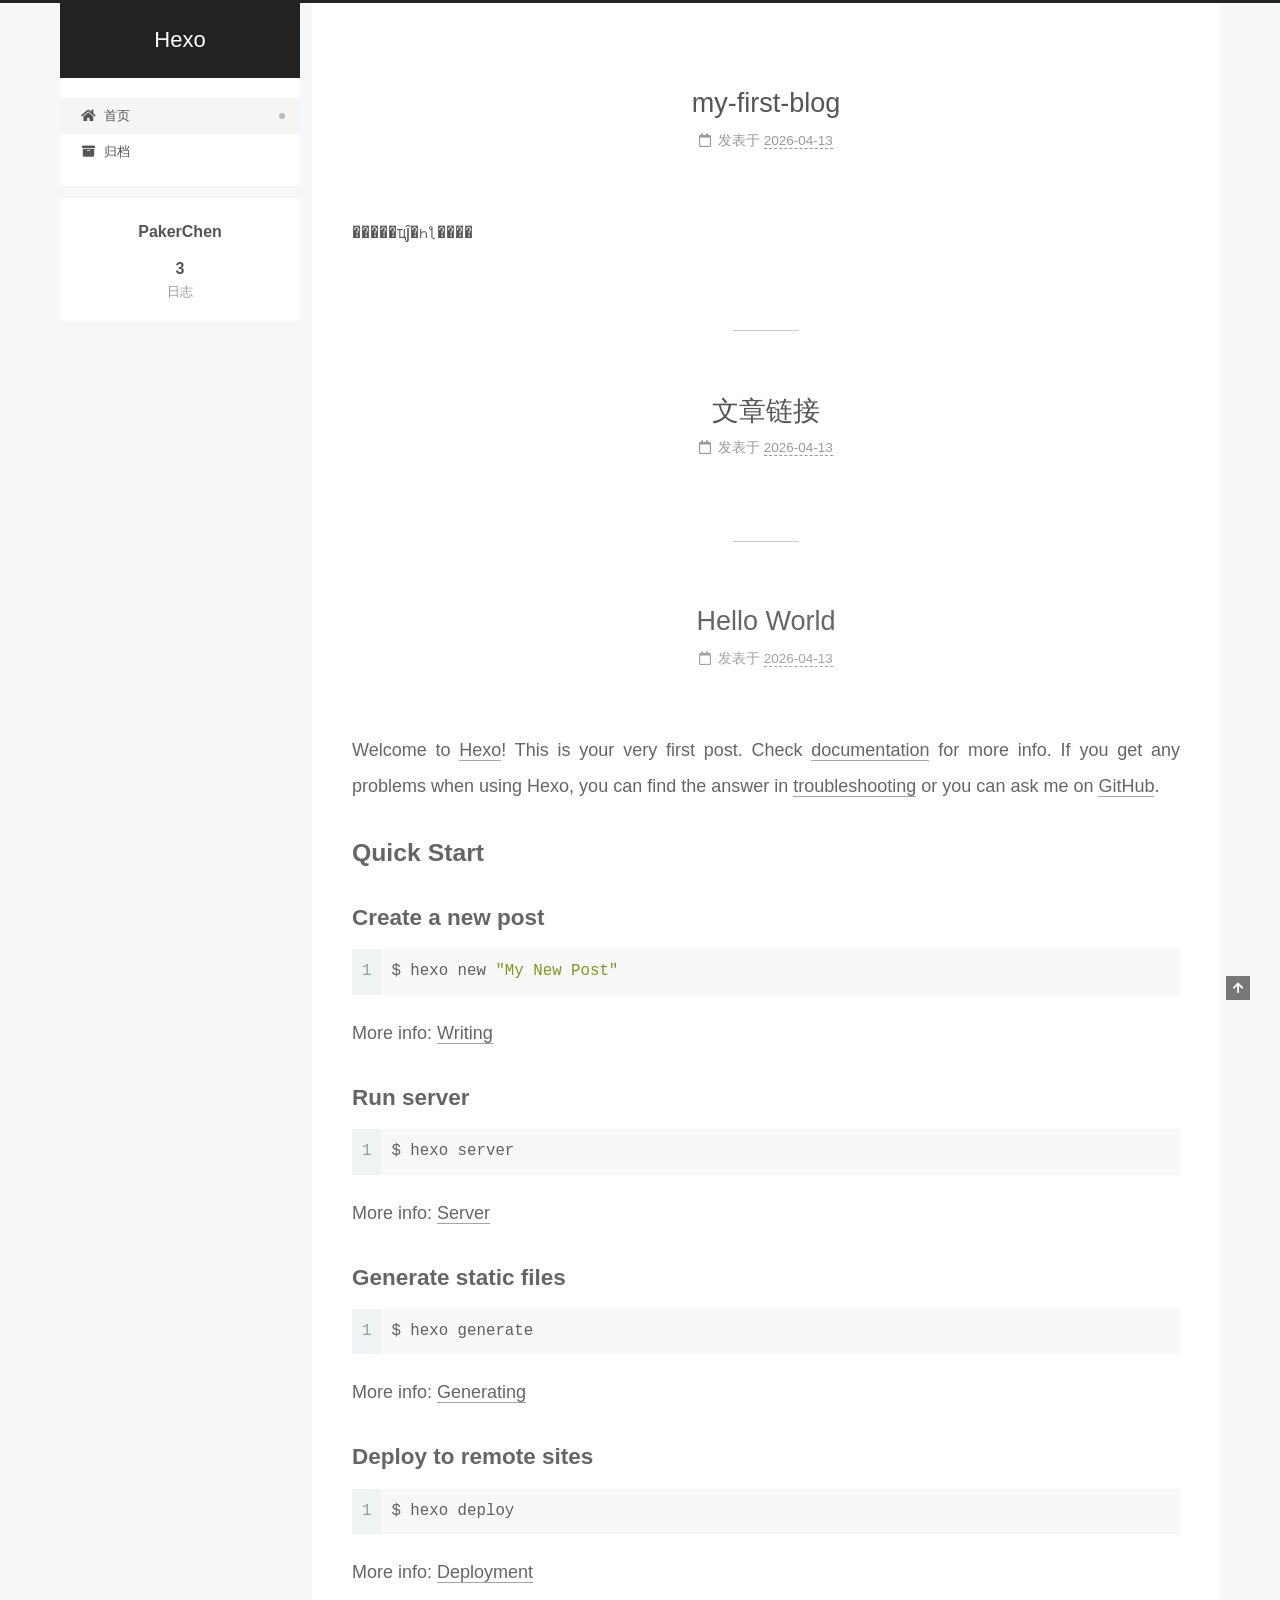
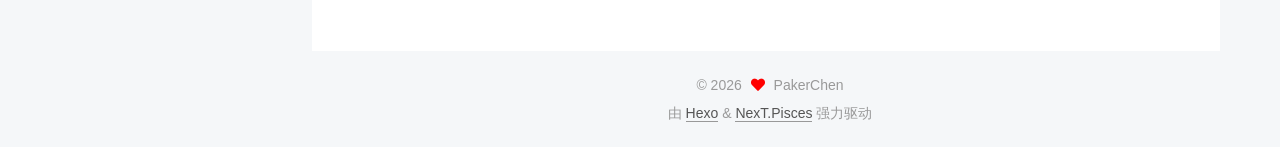
==== commit 27e498a1: "Site updated: 2026-04-13 21:16:23" ====
--- a/index.html
+++ b/index.html
@@ -168,8 +168,9 @@
                 <i class="far fa-calendar"></i>
               </span>
               <span class="post-meta-item-text">发表于</span>
-
-              <time title="创建时间：2026-04-13 20:50:56" itemprop="dateCreated datePublished" datetime="2026-04-13T20:50:56+08:00">2026-04-13</time>
+              
+
+              <time title="创建时间：2026-04-13 20:50:56 / 修改时间：21:16:05" itemprop="dateCreated datePublished" datetime="2026-04-13T20:50:56+08:00">2026-04-13</time>
             </span>
 
           
@@ -183,7 +184,8 @@
     <div class="post-body" itemprop="articleBody">
 
       
-          
+          <p>�����ҵĵ�һƪ����</p>
+
       
     </div>
 
--- a/css/main.css
+++ b/css/main.css
@@ -1168,7 +1168,7 @@
 }
 .links-of-author a::before,
 .links-of-author span.exturl::before {
-  background: #60b4ff;
+  background: #549638;
   border-radius: 50%;
   content: ' ';
   display: inline-block;
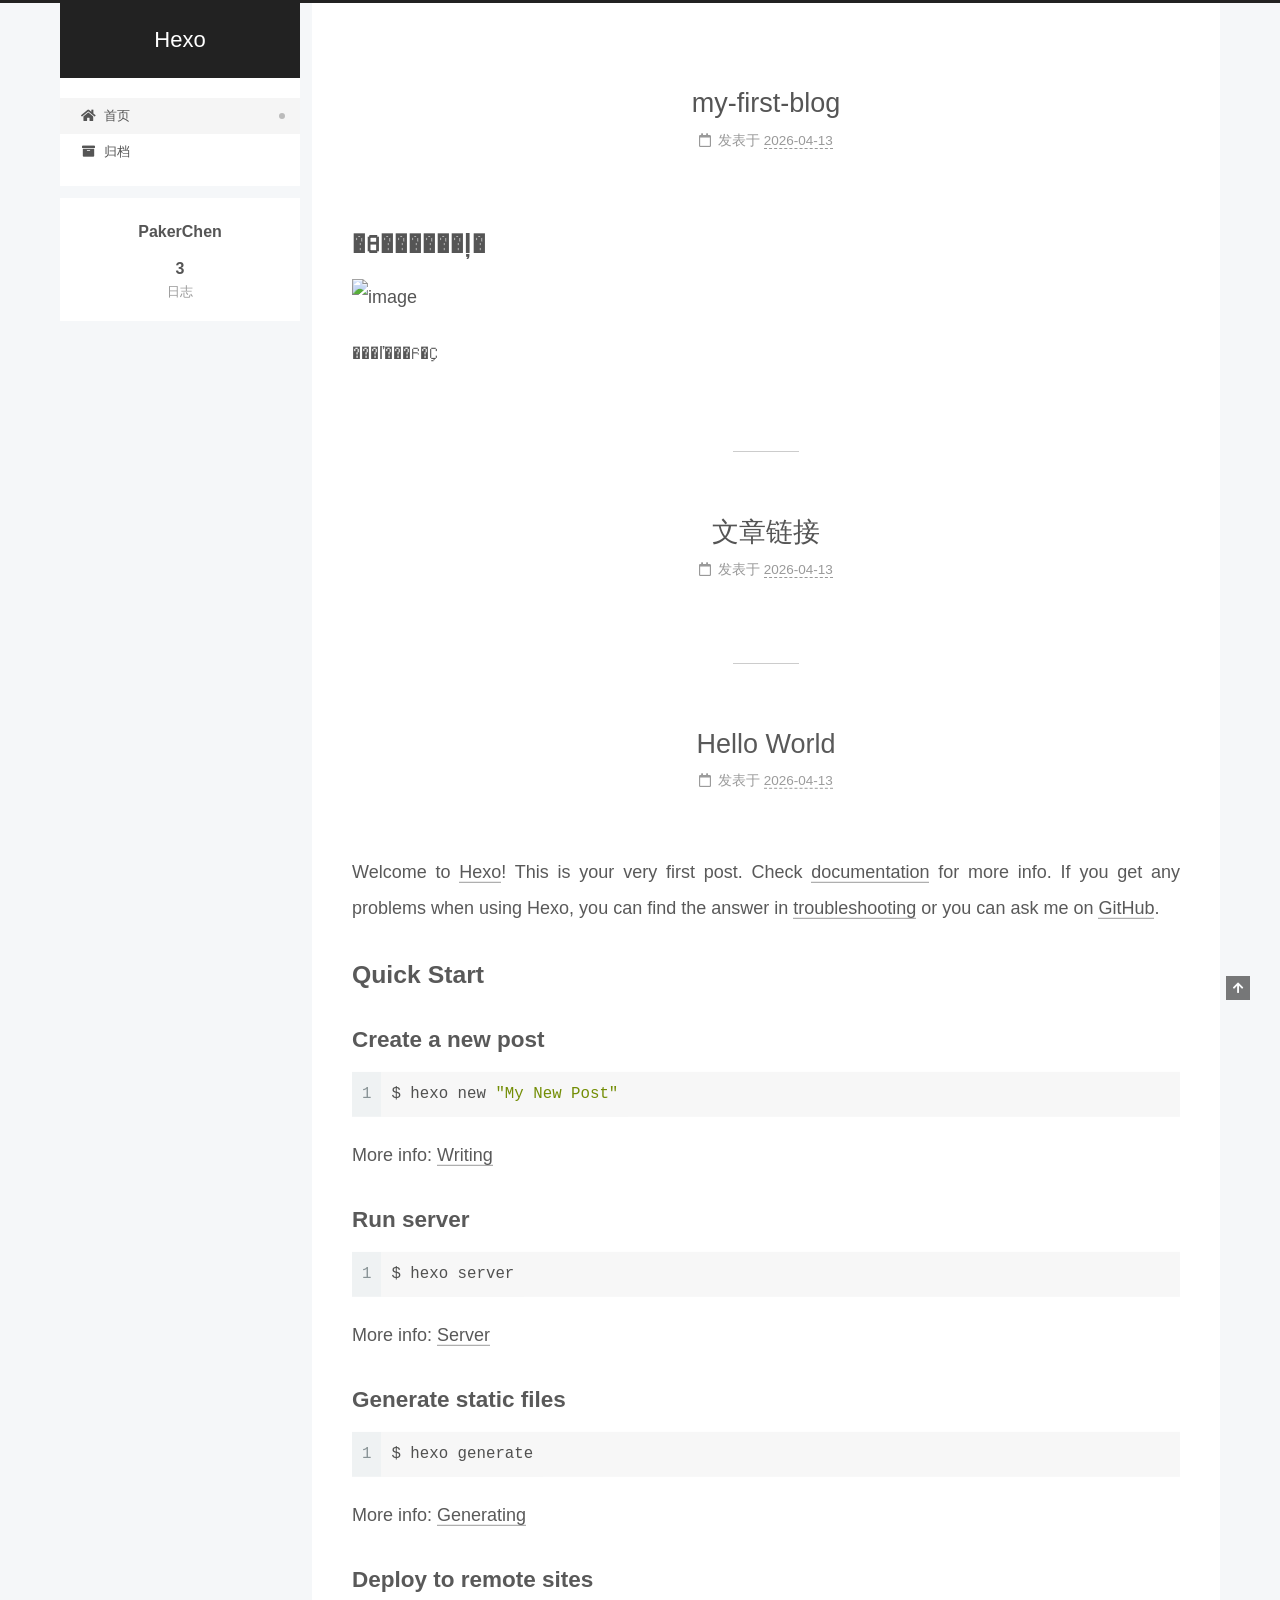
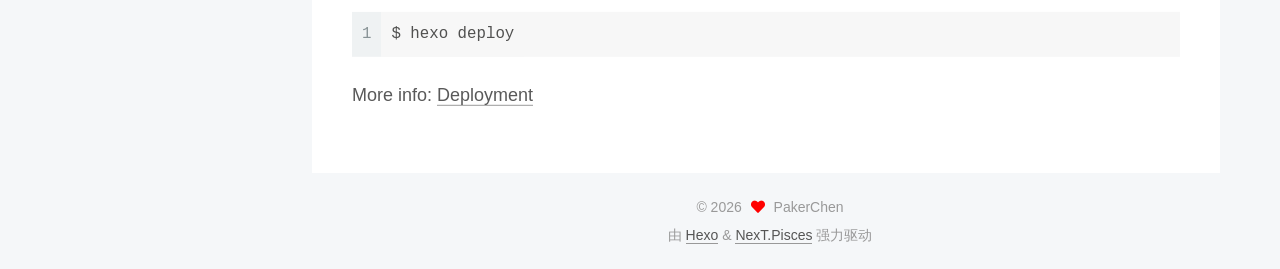
==== commit b1b8f716: "Site updated: 2026-04-13 21:20:25" ====
--- a/index.html
+++ b/index.html
@@ -170,7 +170,7 @@
               <span class="post-meta-item-text">发表于</span>
               
 
-              <time title="创建时间：2026-04-13 20:50:56 / 修改时间：21:16:05" itemprop="dateCreated datePublished" datetime="2026-04-13T20:50:56+08:00">2026-04-13</time>
+              <time title="创建时间：2026-04-13 20:50:56 / 修改时间：21:20:02" itemprop="dateCreated datePublished" datetime="2026-04-13T20:50:56+08:00">2026-04-13</time>
             </span>
 
           
@@ -184,7 +184,8 @@
     <div class="post-body" itemprop="articleBody">
 
       
-          <p>�����ҵĵ�һƪ����</p>
+          <h1 id="�ϴ������l�"><a href="#�ϴ������l�" class="headerlink" title="�ϴ������ļ�"></a>�ϴ������ļ�</h1><p><img src="/assets/image-20250330004917-svnaol2.png" alt="image"></p>
+<p><span data-type="text" style="background-color: var(--b3-font-background9);">���ľ���Բ�Ҫ</span></p>
 
       
     </div>
--- a/css/main.css
+++ b/css/main.css
@@ -1168,7 +1168,7 @@
 }
 .links-of-author a::before,
 .links-of-author span.exturl::before {
-  background: #549638;
+  background: #d71657;
   border-radius: 50%;
   content: ' ';
   display: inline-block;
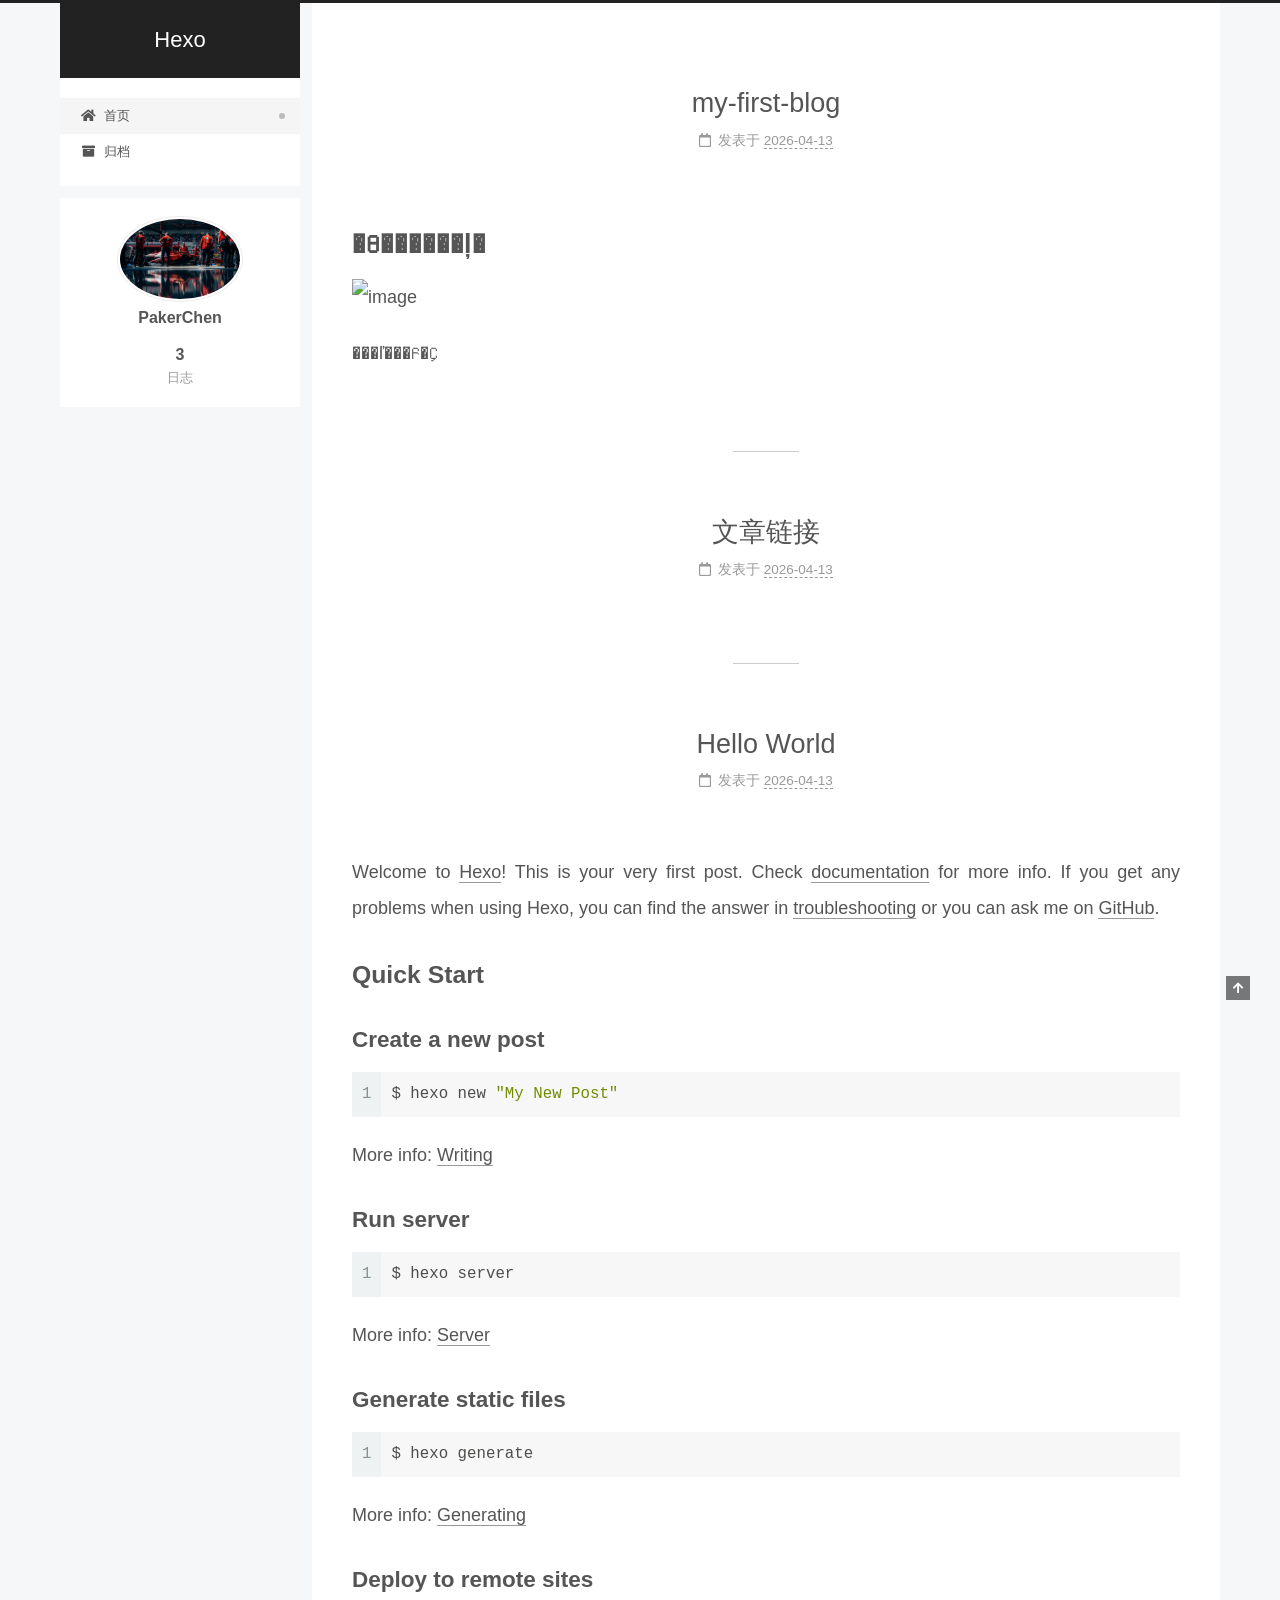
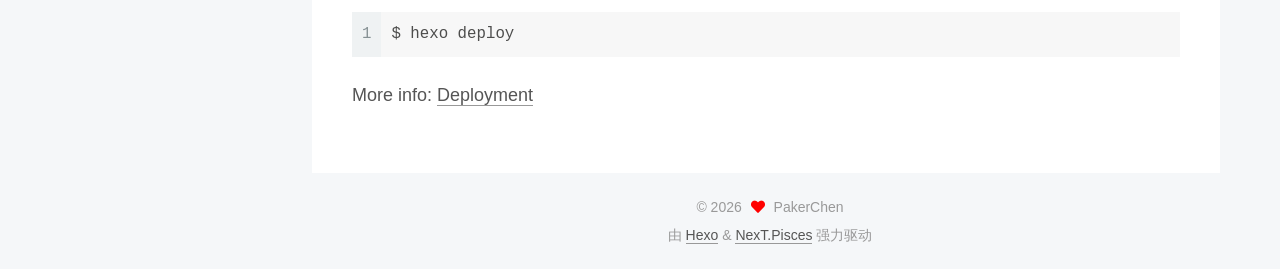
==== commit f4ab2307: "Site updated: 2026-04-13 21:30:30" ====
--- a/index.html
+++ b/index.html
@@ -148,7 +148,7 @@
     <link itemprop="mainEntityOfPage" href="http://example.com/2026/04/13/my-first-blog/">
 
     <span hidden itemprop="author" itemscope itemtype="http://schema.org/Person">
-      <meta itemprop="image" content="/images/avatar.gif">
+      <meta itemprop="image" content="/images/ferrari.jpg">
       <meta itemprop="name" content="PakerChen">
       <meta itemprop="description" content="">
     </span>
@@ -208,7 +208,7 @@
     <link itemprop="mainEntityOfPage" href="http://example.com/2026/04/13/%E6%96%87%E7%AB%A0%E9%93%BE%E6%8E%A5/">
 
     <span hidden itemprop="author" itemscope itemtype="http://schema.org/Person">
-      <meta itemprop="image" content="/images/avatar.gif">
+      <meta itemprop="image" content="/images/ferrari.jpg">
       <meta itemprop="name" content="PakerChen">
       <meta itemprop="description" content="">
     </span>
@@ -265,7 +265,7 @@
     <link itemprop="mainEntityOfPage" href="http://example.com/2026/04/13/hello-world/">
 
     <span hidden itemprop="author" itemscope itemtype="http://schema.org/Person">
-      <meta itemprop="image" content="/images/avatar.gif">
+      <meta itemprop="image" content="/images/ferrari.jpg">
       <meta itemprop="name" content="PakerChen">
       <meta itemprop="description" content="">
     </span>
@@ -386,6 +386,8 @@
 
       <div class="site-overview-wrap sidebar-panel">
         <div class="site-author motion-element" itemprop="author" itemscope itemtype="http://schema.org/Person">
+    <img class="site-author-image" itemprop="image" alt="PakerChen"
+      src="/images/ferrari.jpg">
   <p class="site-author-name" itemprop="name">PakerChen</p>
   <div class="site-description" itemprop="description"></div>
 </div>
--- a/css/main.css
+++ b/css/main.css
@@ -1141,6 +1141,7 @@
   margin: 0 auto;
   max-width: 120px;
   padding: 2px;
+  border-radius: 50%;
 }
 .site-author-name {
   color: var(--text-color);
@@ -1168,7 +1169,7 @@
 }
 .links-of-author a::before,
 .links-of-author span.exturl::before {
-  background: #d71657;
+  background: #ffa33d;
   border-radius: 50%;
   content: ' ';
   display: inline-block;
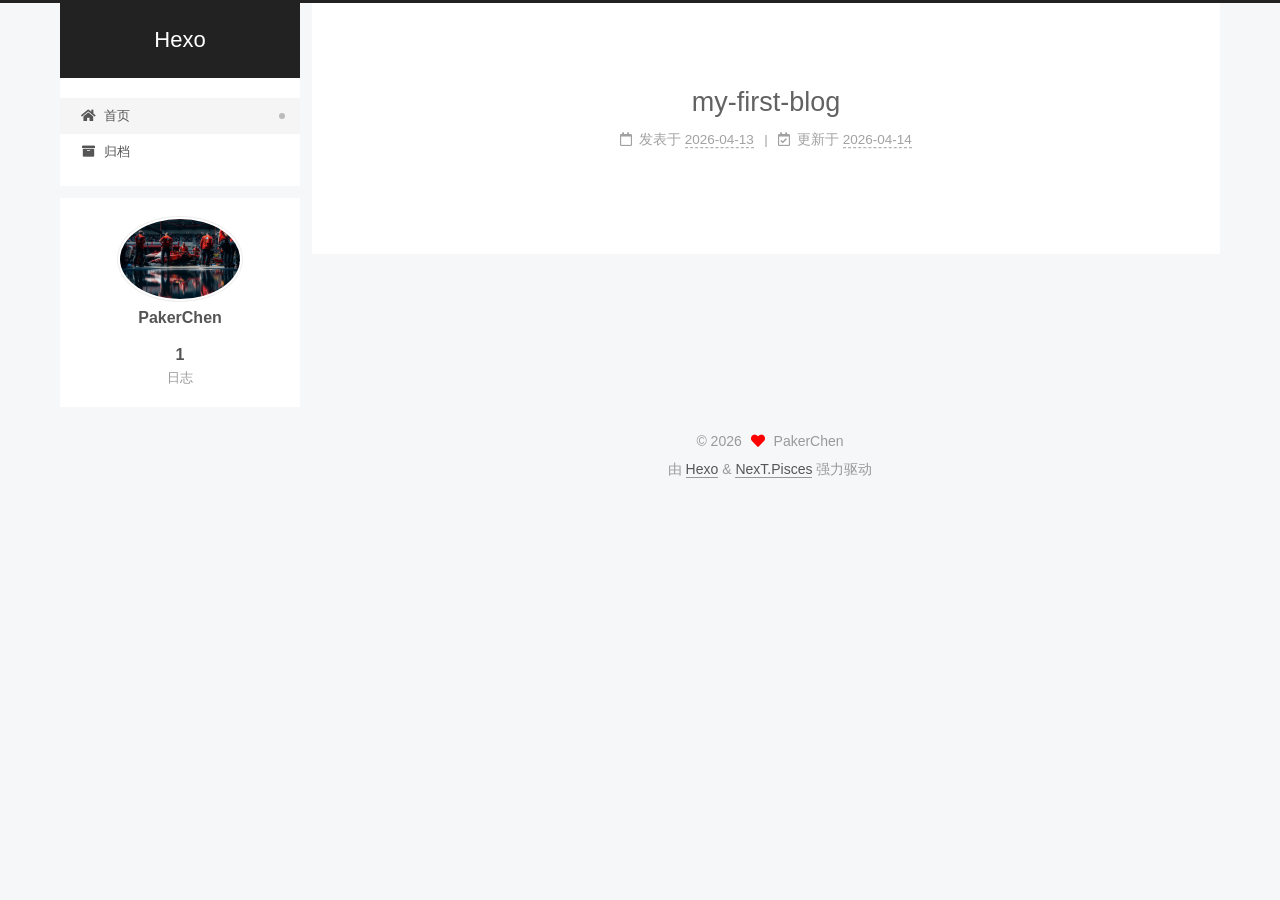
==== commit cf18c59e: "Site updated: 2026-04-14 19:26:40" ====
--- a/index.html
+++ b/index.html
@@ -168,10 +168,16 @@
                 <i class="far fa-calendar"></i>
               </span>
               <span class="post-meta-item-text">发表于</span>
-              
-
-              <time title="创建时间：2026-04-13 20:50:56 / 修改时间：21:20:02" itemprop="dateCreated datePublished" datetime="2026-04-13T20:50:56+08:00">2026-04-13</time>
+
+              <time title="创建时间：2026-04-13 20:50:56" itemprop="dateCreated datePublished" datetime="2026-04-13T20:50:56+08:00">2026-04-13</time>
             </span>
+              <span class="post-meta-item">
+                <span class="post-meta-item-icon">
+                  <i class="far fa-calendar-check"></i>
+                </span>
+                <span class="post-meta-item-text">更新于</span>
+                <time title="修改时间：2026-04-14 19:24:07" itemprop="dateModified" datetime="2026-04-14T19:24:07+08:00">2026-04-14</time>
+              </span>
 
           
 
@@ -184,136 +190,7 @@
     <div class="post-body" itemprop="articleBody">
 
       
-          <h1 id="�ϴ������l�"><a href="#�ϴ������l�" class="headerlink" title="�ϴ������ļ�"></a>�ϴ������ļ�</h1><p><img src="/assets/image-20250330004917-svnaol2.png" alt="image"></p>
-<p><span data-type="text" style="background-color: var(--b3-font-background9);">���ľ���Բ�Ҫ</span></p>
-
-      
-    </div>
-
-    
-    
-    
-      <footer class="post-footer">
-        <div class="post-eof"></div>
-      </footer>
-  </article>
-  
-  
-  
-
-      
-  
-  
-  <article itemscope itemtype="http://schema.org/Article" class="post-block" lang="zh-CN">
-    <link itemprop="mainEntityOfPage" href="http://example.com/2026/04/13/%E6%96%87%E7%AB%A0%E9%93%BE%E6%8E%A5/">
-
-    <span hidden itemprop="author" itemscope itemtype="http://schema.org/Person">
-      <meta itemprop="image" content="/images/ferrari.jpg">
-      <meta itemprop="name" content="PakerChen">
-      <meta itemprop="description" content="">
-    </span>
-
-    <span hidden itemprop="publisher" itemscope itemtype="http://schema.org/Organization">
-      <meta itemprop="name" content="Hexo">
-    </span>
-      <header class="post-header">
-        <h2 class="post-title" itemprop="name headline">
-          
-            <a href="/2026/04/13/%E6%96%87%E7%AB%A0%E9%93%BE%E6%8E%A5/" class="post-title-link" itemprop="url">文章链接</a>
-        </h2>
-
-        <div class="post-meta">
-            <span class="post-meta-item">
-              <span class="post-meta-item-icon">
-                <i class="far fa-calendar"></i>
-              </span>
-              <span class="post-meta-item-text">发表于</span>
-
-              <time title="创建时间：2026-04-13 20:50:38" itemprop="dateCreated datePublished" datetime="2026-04-13T20:50:38+08:00">2026-04-13</time>
-            </span>
-
-          
-
-        </div>
-      </header>
-
-    
-    
-    
-    <div class="post-body" itemprop="articleBody">
-
-      
-          
-      
-    </div>
-
-    
-    
-    
-      <footer class="post-footer">
-        <div class="post-eof"></div>
-      </footer>
-  </article>
-  
-  
-  
-
-      
-  
-  
-  <article itemscope itemtype="http://schema.org/Article" class="post-block" lang="zh-CN">
-    <link itemprop="mainEntityOfPage" href="http://example.com/2026/04/13/hello-world/">
-
-    <span hidden itemprop="author" itemscope itemtype="http://schema.org/Person">
-      <meta itemprop="image" content="/images/ferrari.jpg">
-      <meta itemprop="name" content="PakerChen">
-      <meta itemprop="description" content="">
-    </span>
-
-    <span hidden itemprop="publisher" itemscope itemtype="http://schema.org/Organization">
-      <meta itemprop="name" content="Hexo">
-    </span>
-      <header class="post-header">
-        <h2 class="post-title" itemprop="name headline">
-          
-            <a href="/2026/04/13/hello-world/" class="post-title-link" itemprop="url">Hello World</a>
-        </h2>
-
-        <div class="post-meta">
-            <span class="post-meta-item">
-              <span class="post-meta-item-icon">
-                <i class="far fa-calendar"></i>
-              </span>
-              <span class="post-meta-item-text">发表于</span>
-
-              <time title="创建时间：2026-04-13 20:26:50" itemprop="dateCreated datePublished" datetime="2026-04-13T20:26:50+08:00">2026-04-13</time>
-            </span>
-
-          
-
-        </div>
-      </header>
-
-    
-    
-    
-    <div class="post-body" itemprop="articleBody">
-
-      
-          <p>Welcome to <a target="_blank" rel="noopener" href="https://hexo.io/">Hexo</a>! This is your very first post. Check <a target="_blank" rel="noopener" href="https://hexo.io/docs/">documentation</a> for more info. If you get any problems when using Hexo, you can find the answer in <a target="_blank" rel="noopener" href="https://hexo.io/docs/troubleshooting.html">troubleshooting</a> or you can ask me on <a target="_blank" rel="noopener" href="https://github.com/hexojs/hexo/issues">GitHub</a>.</p>
-<h2 id="Quick-Start"><a href="#Quick-Start" class="headerlink" title="Quick Start"></a>Quick Start</h2><h3 id="Create-a-new-post"><a href="#Create-a-new-post" class="headerlink" title="Create a new post"></a>Create a new post</h3><figure class="highlight bash"><table><tr><td class="gutter"><pre><span class="line">1</span><br></pre></td><td class="code"><pre><span class="line">$ hexo new <span class="string">&quot;My New Post&quot;</span></span><br></pre></td></tr></table></figure>
-
-<p>More info: <a target="_blank" rel="noopener" href="https://hexo.io/docs/writing.html">Writing</a></p>
-<h3 id="Run-server"><a href="#Run-server" class="headerlink" title="Run server"></a>Run server</h3><figure class="highlight bash"><table><tr><td class="gutter"><pre><span class="line">1</span><br></pre></td><td class="code"><pre><span class="line">$ hexo server</span><br></pre></td></tr></table></figure>
-
-<p>More info: <a target="_blank" rel="noopener" href="https://hexo.io/docs/server.html">Server</a></p>
-<h3 id="Generate-static-files"><a href="#Generate-static-files" class="headerlink" title="Generate static files"></a>Generate static files</h3><figure class="highlight bash"><table><tr><td class="gutter"><pre><span class="line">1</span><br></pre></td><td class="code"><pre><span class="line">$ hexo generate</span><br></pre></td></tr></table></figure>
-
-<p>More info: <a target="_blank" rel="noopener" href="https://hexo.io/docs/generating.html">Generating</a></p>
-<h3 id="Deploy-to-remote-sites"><a href="#Deploy-to-remote-sites" class="headerlink" title="Deploy to remote sites"></a>Deploy to remote sites</h3><figure class="highlight bash"><table><tr><td class="gutter"><pre><span class="line">1</span><br></pre></td><td class="code"><pre><span class="line">$ hexo deploy</span><br></pre></td></tr></table></figure>
-
-<p>More info: <a target="_blank" rel="noopener" href="https://hexo.io/docs/one-command-deployment.html">Deployment</a></p>
-
+          
       
     </div>
 
@@ -396,7 +273,7 @@
       <div class="site-state-item site-state-posts">
           <a href="/archives/">
         
-          <span class="site-state-item-count">3</span>
+          <span class="site-state-item-count">1</span>
           <span class="site-state-item-name">日志</span>
         </a>
       </div>
--- a/css/main.css
+++ b/css/main.css
@@ -1169,7 +1169,7 @@
 }
 .links-of-author a::before,
 .links-of-author span.exturl::before {
-  background: #ffa33d;
+  background: #c744bf;
   border-radius: 50%;
   content: ' ';
   display: inline-block;
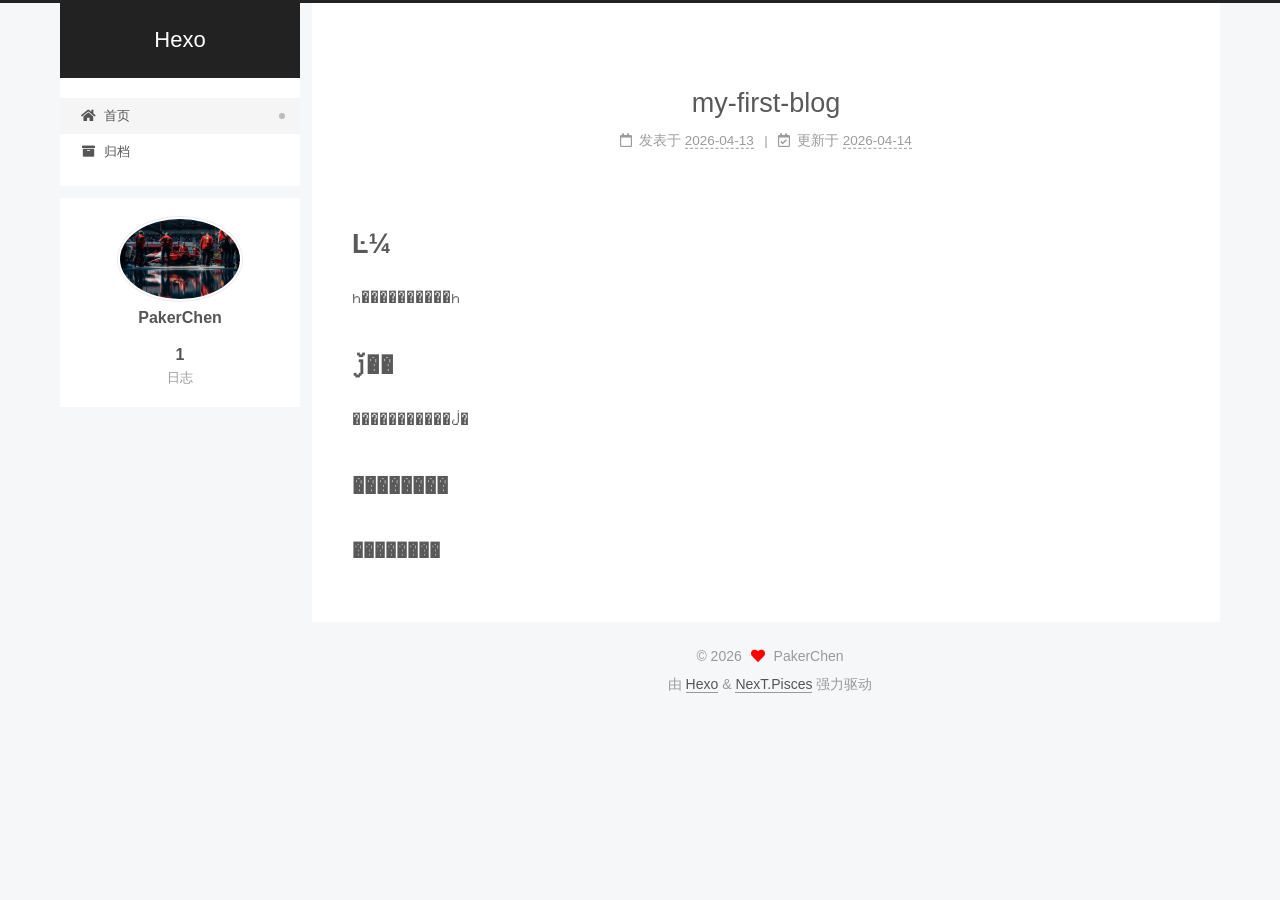
==== commit 7f0ecac4: "Site updated: 2026-04-14 19:33:12" ====
--- a/index.html
+++ b/index.html
@@ -176,7 +176,7 @@
                   <i class="far fa-calendar-check"></i>
                 </span>
                 <span class="post-meta-item-text">更新于</span>
-                <time title="修改时间：2026-04-14 19:24:07" itemprop="dateModified" datetime="2026-04-14T19:24:07+08:00">2026-04-14</time>
+                <time title="修改时间：2026-04-14 19:32:53" itemprop="dateModified" datetime="2026-04-14T19:32:53+08:00">2026-04-14</time>
               </span>
 
           
@@ -190,7 +190,9 @@
     <div class="post-body" itemprop="articleBody">
 
       
-          
+          <h1 id="L¼"><a href="#L¼" class="headerlink" title="Ŀ¼"></a>Ŀ¼</h1><p>һ����������һ</p>
+<h1 id="j��"><a href="#j��" class="headerlink" title="ǰ��"></a>ǰ��</h1><p>�����������ڶ�</p>
+<h2 id="��������"><a href="#��������" class="headerlink" title="��������"></a>��������</h2><h3 id="��������-1"><a href="#��������-1" class="headerlink" title="��������"></a>��������</h3>
       
     </div>
 
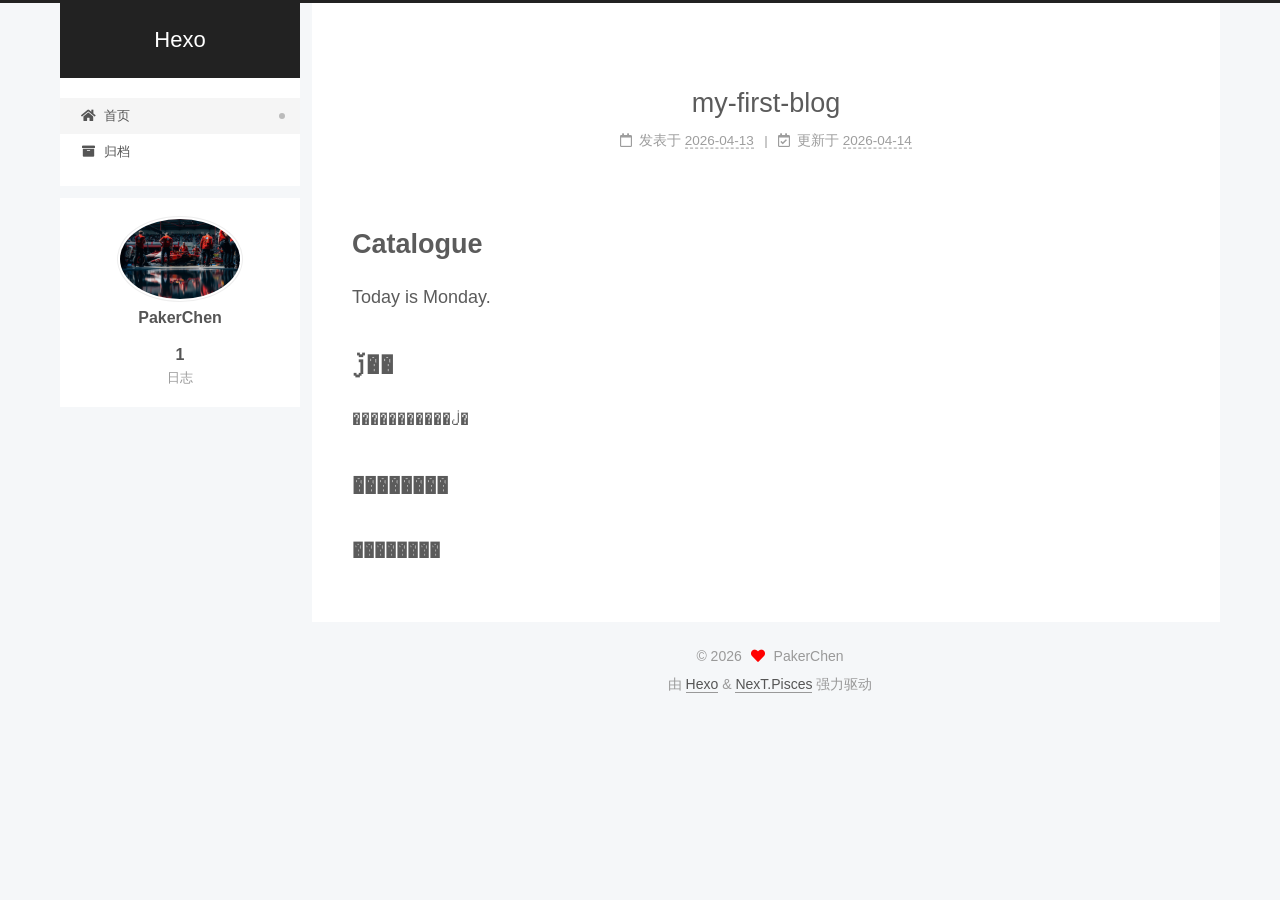
==== commit a45404e9: "Site updated: 2026-04-14 19:35:24" ====
--- a/index.html
+++ b/index.html
@@ -176,7 +176,7 @@
                   <i class="far fa-calendar-check"></i>
                 </span>
                 <span class="post-meta-item-text">更新于</span>
-                <time title="修改时间：2026-04-14 19:32:53" itemprop="dateModified" datetime="2026-04-14T19:32:53+08:00">2026-04-14</time>
+                <time title="修改时间：2026-04-14 19:35:11" itemprop="dateModified" datetime="2026-04-14T19:35:11+08:00">2026-04-14</time>
               </span>
 
           
@@ -190,7 +190,7 @@
     <div class="post-body" itemprop="articleBody">
 
       
-          <h1 id="L¼"><a href="#L¼" class="headerlink" title="Ŀ¼"></a>Ŀ¼</h1><p>һ����������һ</p>
+          <h1 id="Catalogue"><a href="#Catalogue" class="headerlink" title="Catalogue"></a>Catalogue</h1><p>Today is Monday.</p>
 <h1 id="j��"><a href="#j��" class="headerlink" title="ǰ��"></a>ǰ��</h1><p>�����������ڶ�</p>
 <h2 id="��������"><a href="#��������" class="headerlink" title="��������"></a>��������</h2><h3 id="��������-1"><a href="#��������-1" class="headerlink" title="��������"></a>��������</h3>
       
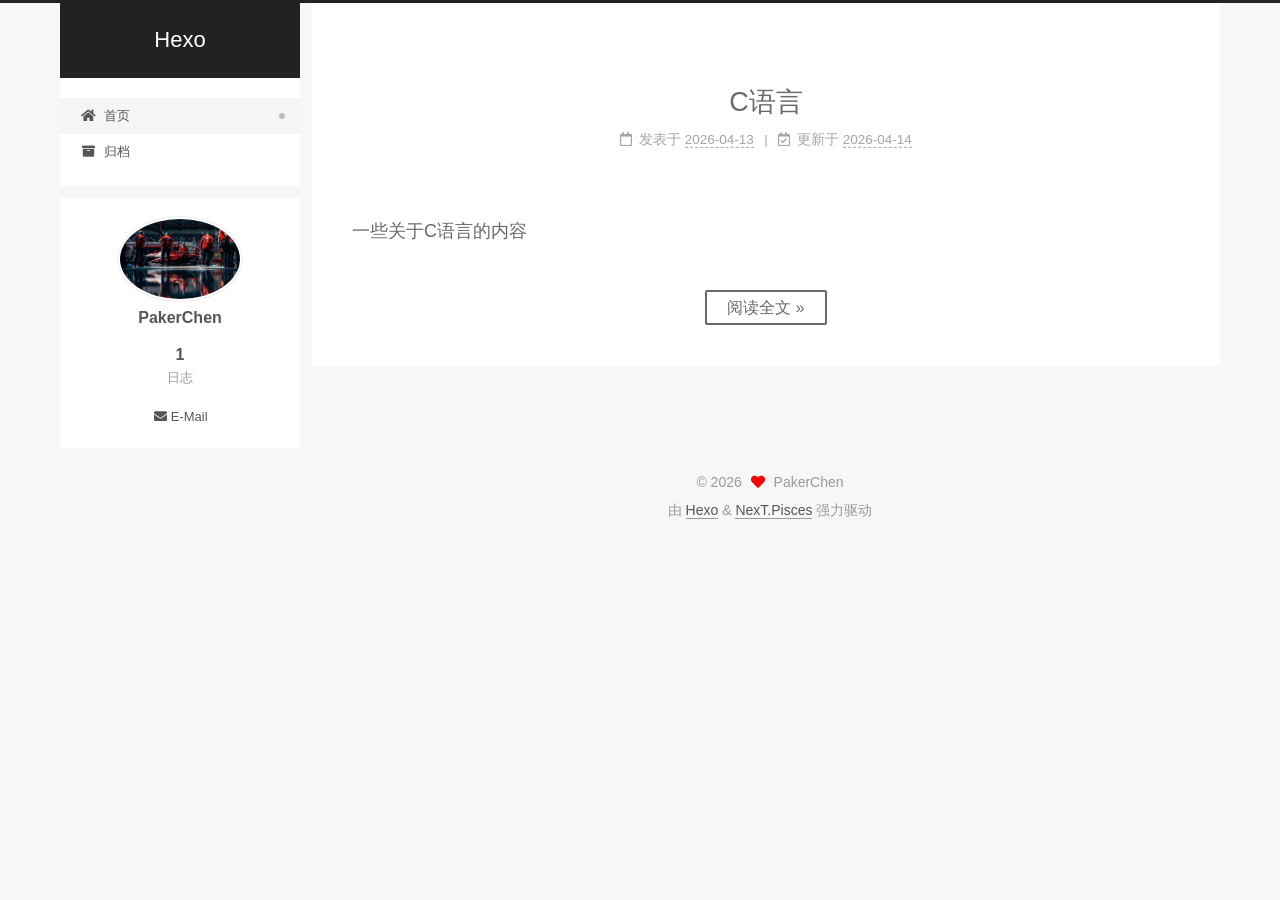
==== commit c7c7f590: "Site updated: 2026-04-14 20:25:19" ====
--- a/index.html
+++ b/index.html
@@ -159,7 +159,7 @@
       <header class="post-header">
         <h2 class="post-title" itemprop="name headline">
           
-            <a href="/2026/04/13/my-first-blog/" class="post-title-link" itemprop="url">my-first-blog</a>
+            <a href="/2026/04/13/my-first-blog/" class="post-title-link" itemprop="url">C语言</a>
         </h2>
 
         <div class="post-meta">
@@ -176,7 +176,7 @@
                   <i class="far fa-calendar-check"></i>
                 </span>
                 <span class="post-meta-item-text">更新于</span>
-                <time title="修改时间：2026-04-14 19:35:11" itemprop="dateModified" datetime="2026-04-14T19:35:11+08:00">2026-04-14</time>
+                <time title="修改时间：2026-04-14 20:14:00" itemprop="dateModified" datetime="2026-04-14T20:14:00+08:00">2026-04-14</time>
               </span>
 
           
@@ -190,9 +190,15 @@
     <div class="post-body" itemprop="articleBody">
 
       
-          <h1 id="Catalogue"><a href="#Catalogue" class="headerlink" title="Catalogue"></a>Catalogue</h1><p>Today is Monday.</p>
-<h1 id="j��"><a href="#j��" class="headerlink" title="ǰ��"></a>ǰ��</h1><p>�����������ڶ�</p>
-<h2 id="��������"><a href="#��������" class="headerlink" title="��������"></a>��������</h2><h3 id="��������-1"><a href="#��������-1" class="headerlink" title="��������"></a>��������</h3>
+          <p>一些关于C语言的内容</p>
+          <!--noindex-->
+            <div class="post-button">
+              <a class="btn" href="/2026/04/13/my-first-blog/#more" rel="contents">
+                阅读全文 &raquo;
+              </a>
+            </div>
+          <!--/noindex-->
+        
       
     </div>
 
@@ -281,6 +287,11 @@
       </div>
   </nav>
 </div>
+  <div class="links-of-author motion-element">
+      <span class="links-of-author-item">
+        <a href="mailto:jiantaocuc@163.com" title="E-Mail → mailto:jiantaocuc@163.com" rel="noopener" target="_blank"><i class="fa fa-envelope fa-fw"></i>E-Mail</a>
+      </span>
+  </div>
 
 
 
